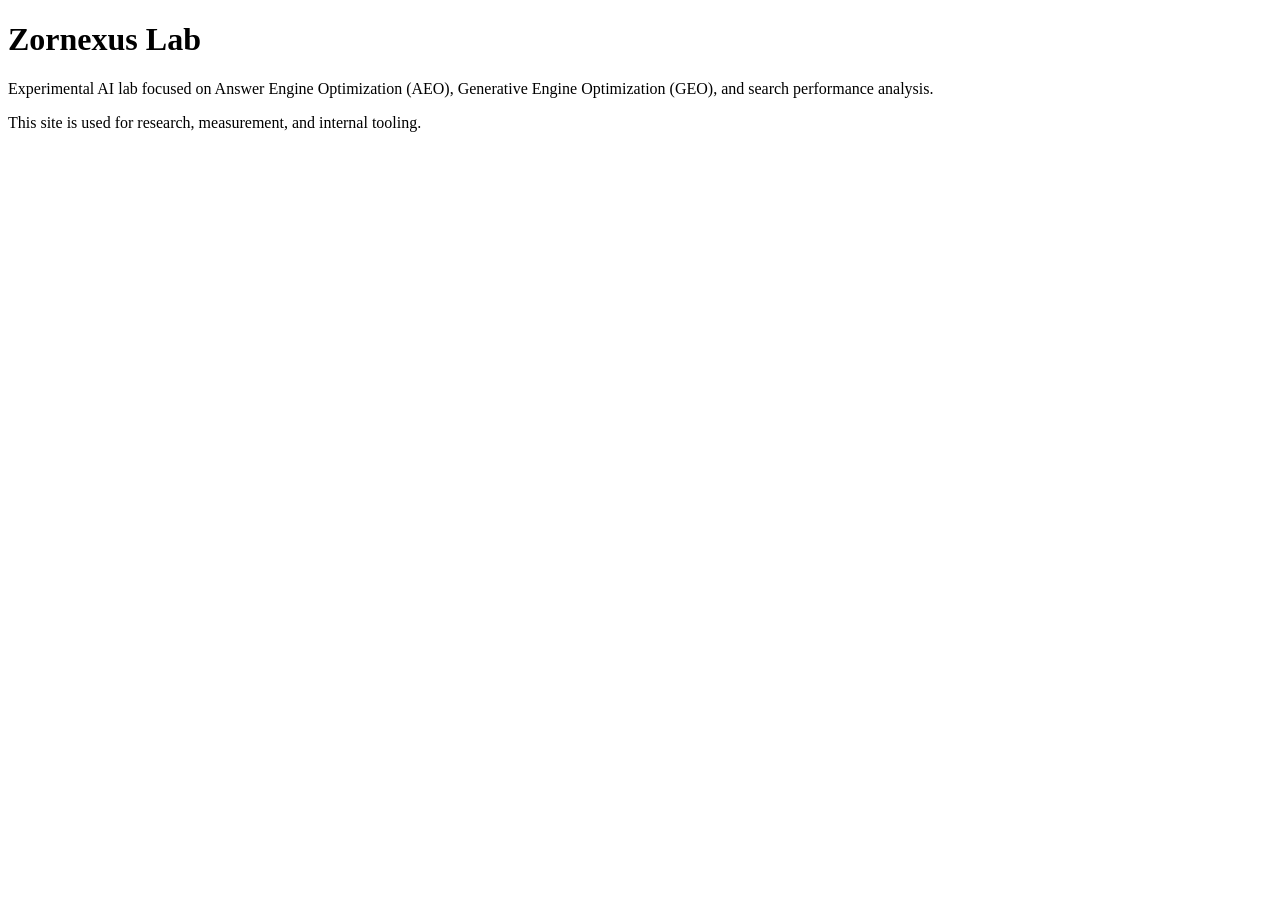
==== index.html @ 513d75e5 "Create index.html for Zornexus Lab Initial HTML structure for Zornexus Lab site." ====
<!DOCTYPE html>
<html lang="en">
<head>
  <meta charset="UTF-8" />
  <title>Zornexus Lab</title>
  <meta name="description" content="Zornexus is an experimental AI lab for AEO, GEO, and search performance optimization." />
  <meta name="viewport" content="width=device-width, initial-scale=1.0" />
</head>
<body>
  <h1>Zornexus Lab</h1>
  <p>
    Experimental AI lab focused on Answer Engine Optimization (AEO),
    Generative Engine Optimization (GEO), and search performance analysis.
  </p>
  <p>
    This site is used for research, measurement, and internal tooling.
  </p>
</body>
</html>
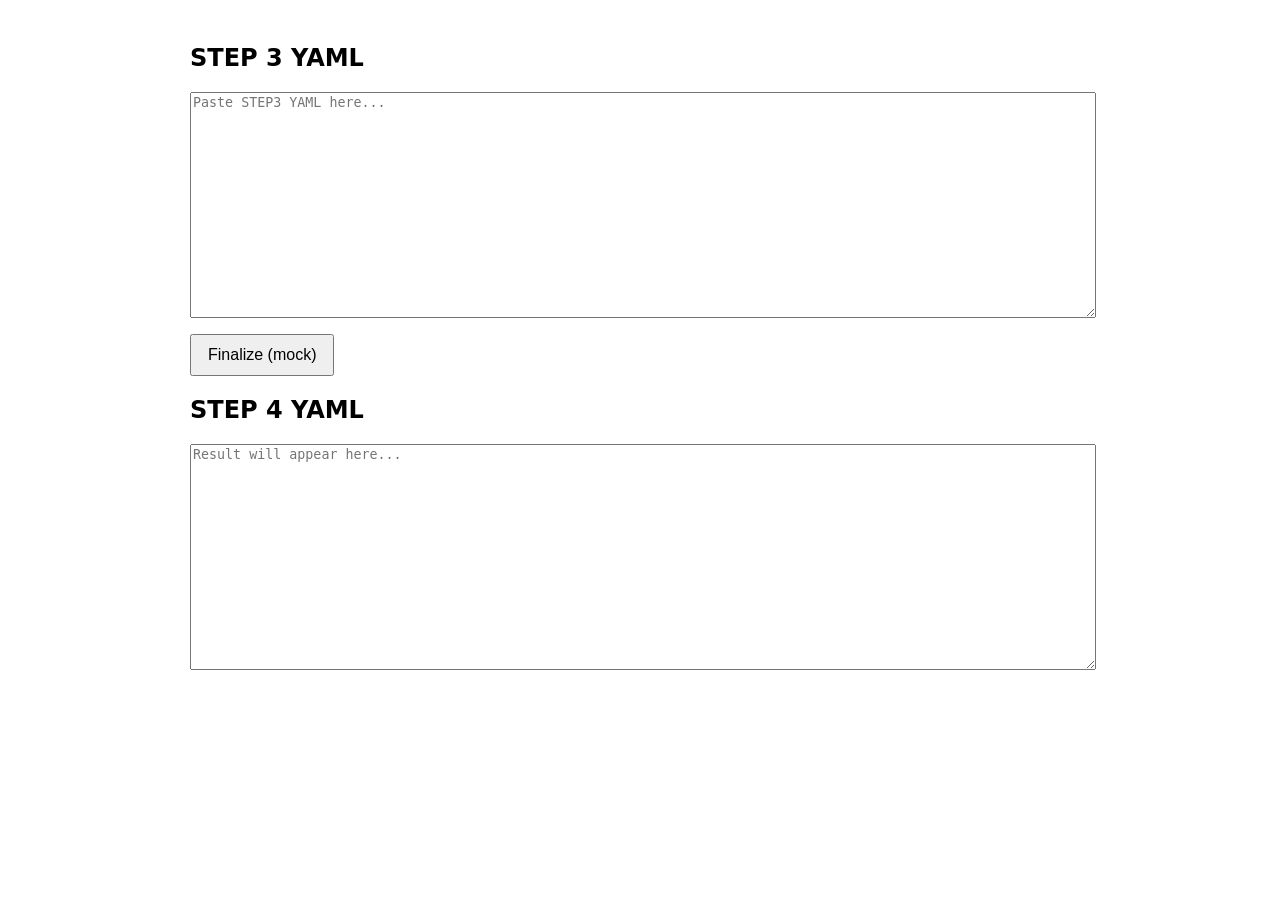
==== commit c35b1536: "Modify index.html for STEP 4 functionality Updated the title and added styles for better layout. Int" ====
--- a/index.html
+++ b/index.html
@@ -1,19 +1,48 @@
 <!DOCTYPE html>
-<html lang="en">
+<html lang="th">
 <head>
   <meta charset="UTF-8" />
-  <title>Zornexus Lab</title>
-  <meta name="description" content="Zornexus is an experimental AI lab for AEO, GEO, and search performance optimization." />
-  <meta name="viewport" content="width=device-width, initial-scale=1.0" />
+  <title>Zornexus STEP4 Lab</title>
+  <style>
+    body {
+      font-family: system-ui, sans-serif;
+      padding: 24px;
+      max-width: 900px;
+      margin: auto;
+    }
+    textarea {
+      width: 100%;
+      min-height: 220px;
+      margin-bottom: 12px;
+      font-family: monospace;
+    }
+    button {
+      padding: 10px 16px;
+      font-size: 16px;
+      cursor: pointer;
+    }
+  </style>
 </head>
 <body>
-  <h1>Zornexus Lab</h1>
-  <p>
-    Experimental AI lab focused on Answer Engine Optimization (AEO),
-    Generative Engine Optimization (GEO), and search performance analysis.
-  </p>
-  <p>
-    This site is used for research, measurement, and internal tooling.
-  </p>
+
+<h2>STEP 3 YAML</h2>
+<textarea id="input" placeholder="Paste STEP3 YAML here..."></textarea>
+
+<button onclick="mockFinalize()">Finalize (mock)</button>
+
+<h2>STEP 4 YAML</h2>
+<textarea id="output" placeholder="Result will appear here..."></textarea>
+
+<script>
+function mockFinalize() {
+  const input = document.getElementById('input').value;
+  document.getElementById('output').value =
+`# STEP4 (mock)
+# Typhoon polish output will be here
+
+${input}`;
+}
+</script>
+
 </body>
 </html>
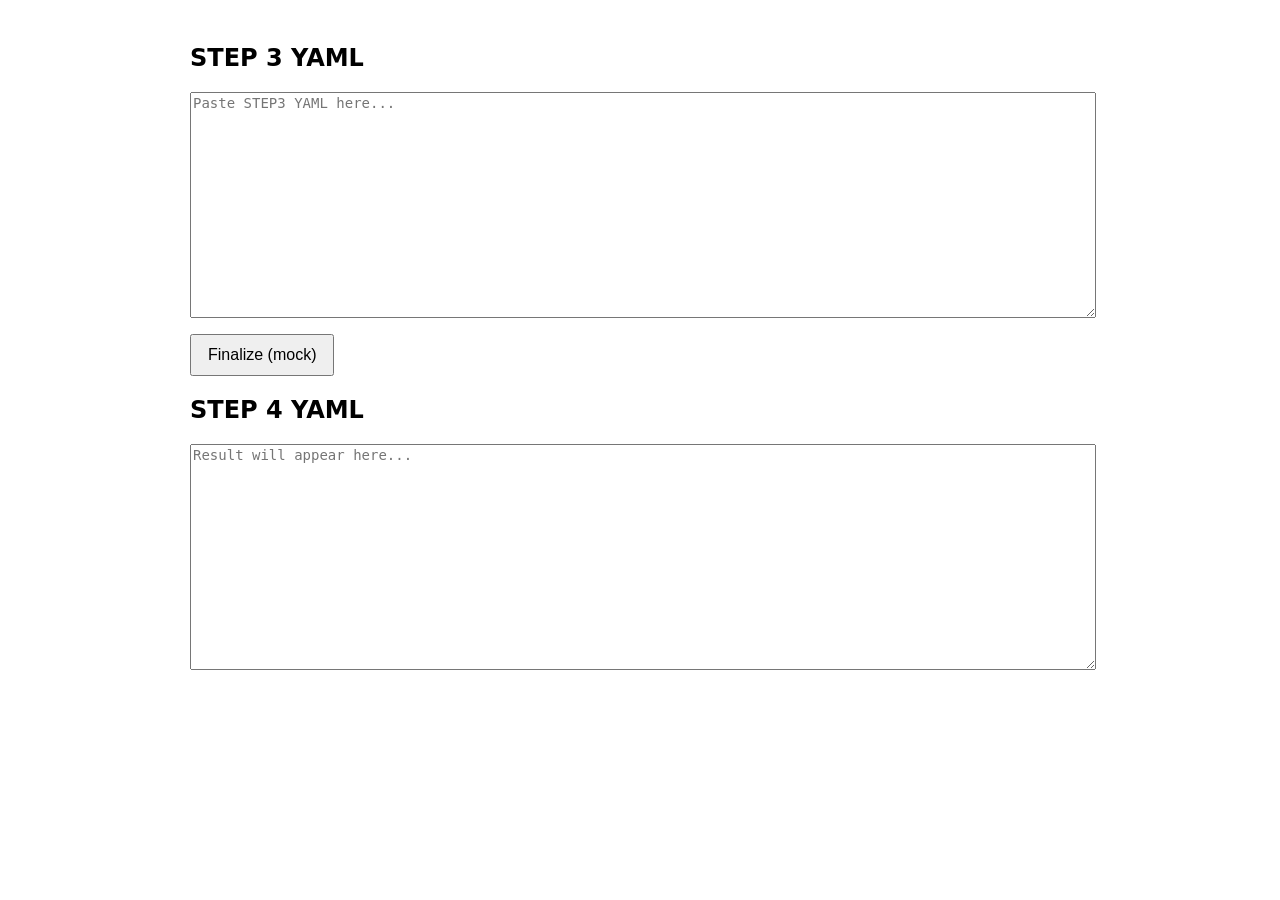
==== commit d28b9159: "Update index.html with ClickRank script and styles" ====
--- a/index.html
+++ b/index.html
@@ -3,9 +3,10 @@
 <head>
   <meta charset="UTF-8" />
   <title>Zornexus STEP4 Lab</title>
+
   <style>
     body {
-      font-family: system-ui, sans-serif;
+      font-family: system-ui, -apple-system, BlinkMacSystemFont, "Segoe UI", sans-serif;
       padding: 24px;
       max-width: 900px;
       margin: auto;
@@ -15,6 +16,7 @@
       min-height: 220px;
       margin-bottom: 12px;
       font-family: monospace;
+      font-size: 14px;
     }
     button {
       padding: 10px 16px;
@@ -22,27 +24,40 @@
       cursor: pointer;
     }
   </style>
+
+  <!-- ✅ ClickRank Ownership Verification Script -->
+  <script>
+    (function () {
+      var clickRankAi = document.createElement("script");
+      clickRankAi.src =
+        "https://js.clickrank.ai/seo/2f65a8aa-3f9c-4e88-a97c-a82f81030b08/script?t=" +
+        Date.now();
+      clickRankAi.async = true;
+      document.head.appendChild(clickRankAi);
+    })();
+  </script>
+
 </head>
 <body>
 
-<h2>STEP 3 YAML</h2>
-<textarea id="input" placeholder="Paste STEP3 YAML here..."></textarea>
+  <h2>STEP 3 YAML</h2>
+  <textarea id="input" placeholder="Paste STEP3 YAML here..."></textarea>
 
-<button onclick="mockFinalize()">Finalize (mock)</button>
+  <button onclick="mockFinalize()">Finalize (mock)</button>
 
-<h2>STEP 4 YAML</h2>
-<textarea id="output" placeholder="Result will appear here..."></textarea>
+  <h2>STEP 4 YAML</h2>
+  <textarea id="output" placeholder="Result will appear here..."></textarea>
 
-<script>
-function mockFinalize() {
-  const input = document.getElementById('input').value;
-  document.getElementById('output').value =
+  <script>
+    function mockFinalize() {
+      const input = document.getElementById("input").value;
+      document.getElementById("output").value =
 `# STEP4 (mock)
 # Typhoon polish output will be here
 
 ${input}`;
-}
-</script>
+    }
+  </script>
 
 </body>
 </html>
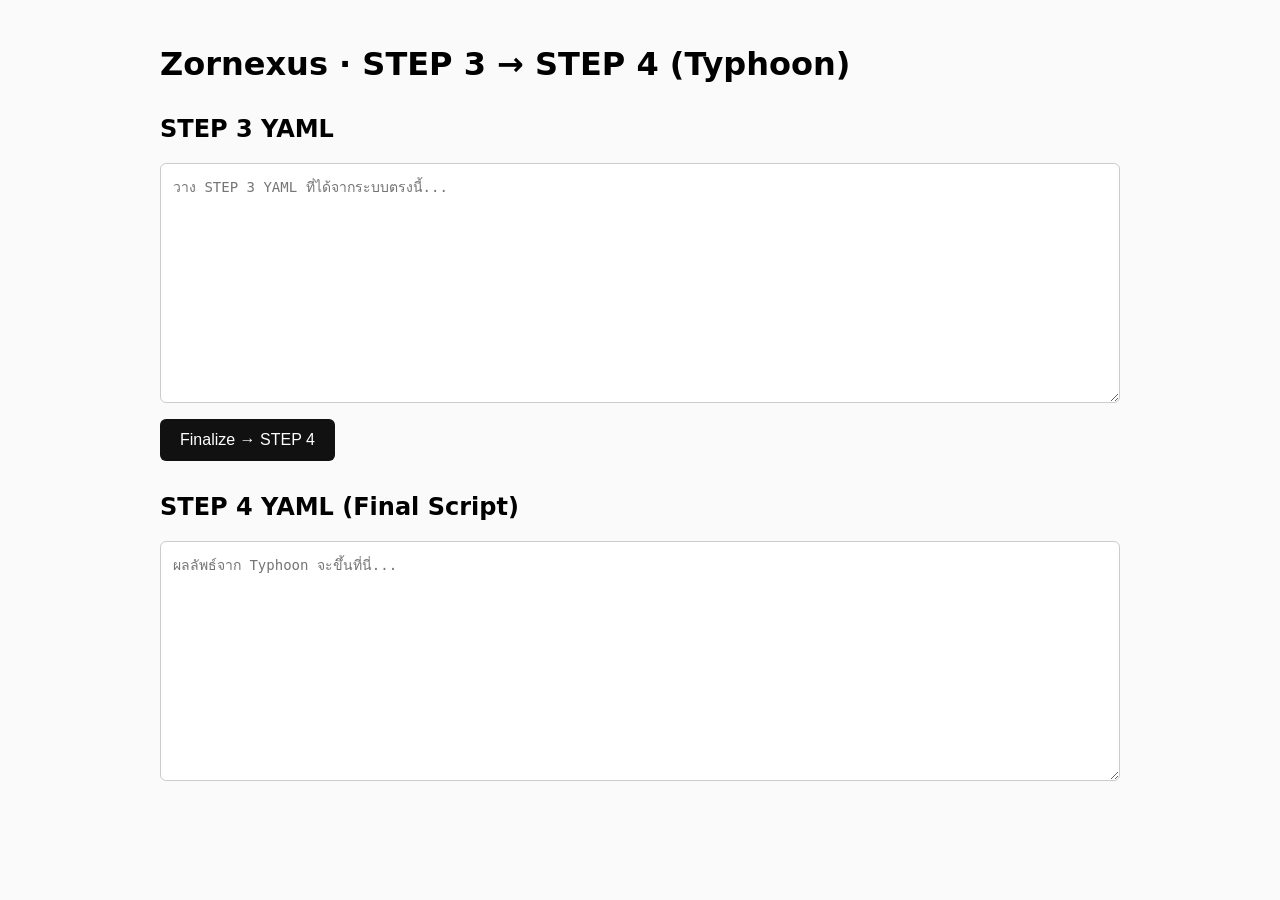
==== commit dc7632e7: "Update title and modify STEP 4 functionality" ====
--- a/index.html
+++ b/index.html
@@ -2,30 +2,61 @@
 <html lang="th">
 <head>
   <meta charset="UTF-8" />
-  <title>Zornexus STEP4 Lab</title>
+  <title>Zornexus STEP 3 → STEP 4 Lab</title>
 
   <style>
     body {
       font-family: system-ui, -apple-system, BlinkMacSystemFont, "Segoe UI", sans-serif;
       padding: 24px;
-      max-width: 900px;
+      max-width: 960px;
       margin: auto;
+      background: #fafafa;
     }
+
+    h2 {
+      margin-top: 32px;
+    }
+
     textarea {
       width: 100%;
-      min-height: 220px;
+      min-height: 240px;
       margin-bottom: 12px;
       font-family: monospace;
       font-size: 14px;
+      padding: 12px;
+      border-radius: 6px;
+      border: 1px solid #ccc;
+      box-sizing: border-box;
+      background: #fff;
     }
+
     button {
-      padding: 10px 16px;
+      padding: 12px 20px;
       font-size: 16px;
       cursor: pointer;
+      border-radius: 6px;
+      border: none;
+      background: #111;
+      color: #fff;
+    }
+
+    button:disabled {
+      opacity: 0.6;
+      cursor: not-allowed;
+    }
+
+    .status {
+      margin-top: 12px;
+      font-size: 14px;
+      color: #555;
+    }
+
+    .error {
+      color: #c0392b;
     }
   </style>
 
-  <!-- ✅ ClickRank Ownership Verification Script -->
+  <!-- ✅ ClickRank Ownership Verification -->
   <script>
     (function () {
       var clickRankAi = document.createElement("script");
@@ -36,26 +67,90 @@
       document.head.appendChild(clickRankAi);
     })();
   </script>
+</head>
 
-</head>
 <body>
 
+  <h1>Zornexus · STEP 3 → STEP 4 (Typhoon)</h1>
+
   <h2>STEP 3 YAML</h2>
-  <textarea id="input" placeholder="Paste STEP3 YAML here..."></textarea>
+  <textarea
+    id="input"
+    placeholder="วาง STEP 3 YAML ที่ได้จากระบบตรงนี้..."
+  ></textarea>
 
-  <button onclick="mockFinalize()">Finalize (mock)</button>
+  <button id="runBtn" onclick="runStep4()">Finalize → STEP 4</button>
 
-  <h2>STEP 4 YAML</h2>
-  <textarea id="output" placeholder="Result will appear here..."></textarea>
+  <div id="status" class="status"></div>
+
+  <h2>STEP 4 YAML (Final Script)</h2>
+  <textarea
+    id="output"
+    placeholder="ผลลัพธ์จาก Typhoon จะขึ้นที่นี่..."
+  ></textarea>
 
   <script>
-    function mockFinalize() {
-      const input = document.getElementById("input").value;
-      document.getElementById("output").value =
-`# STEP4 (mock)
-# Typhoon polish output will be here
+    // 🔧 เปลี่ยน URL นี้เป็น Production Webhook URL ของคุณ
+    const N8N_WEBHOOK_URL = "http://localhost:5678/webhook/zornexus/step4";
 
-${input}`;
+    async function runStep4() {
+      const inputEl = document.getElementById("input");
+      const outputEl = document.getElementById("output");
+      const statusEl = document.getElementById("status");
+      const button = document.getElementById("runBtn");
+
+      const step3Yaml = inputEl.value.trim();
+
+      if (!step3Yaml) {
+        statusEl.textContent = "⚠️ กรุณาวาง STEP 3 YAML ก่อน";
+        statusEl.className = "status error";
+        return;
+      }
+
+      statusEl.textContent = "⏳ กำลังส่งไป Typhoon...";
+      statusEl.className = "status";
+      outputEl.value = "";
+      button.disabled = true;
+
+      try {
+        const response = await fetch(N8N_WEBHOOK_URL, {
+          method: "POST",
+          headers: {
+            "Content-Type": "application/json"
+          },
+          body: JSON.stringify({
+            step3_yaml: step3Yaml
+          })
+        });
+
+        if (!response.ok) {
+          throw new Error("HTTP " + response.status);
+        }
+
+        const data = await response.json();
+
+        // รองรับได้หลาย shape
+        const step4Yaml =
+          data.step4_yaml ||
+          (data.data && data.data.step4_yaml) ||
+          "";
+
+        if (!step4Yaml) {
+          throw new Error("ไม่พบ step4_yaml ใน response");
+        }
+
+        outputEl.value = step4Yaml;
+        statusEl.textContent = "✅ สำเร็จ! ได้ STEP 4 Script แล้ว";
+        statusEl.className = "status";
+
+      } catch (err) {
+        console.error(err);
+        statusEl.textContent =
+          "❌ เกิดข้อผิดพลาด: " + err.message;
+        statusEl.className = "status error";
+      } finally {
+        button.disabled = false;
+      }
     }
   </script>
 
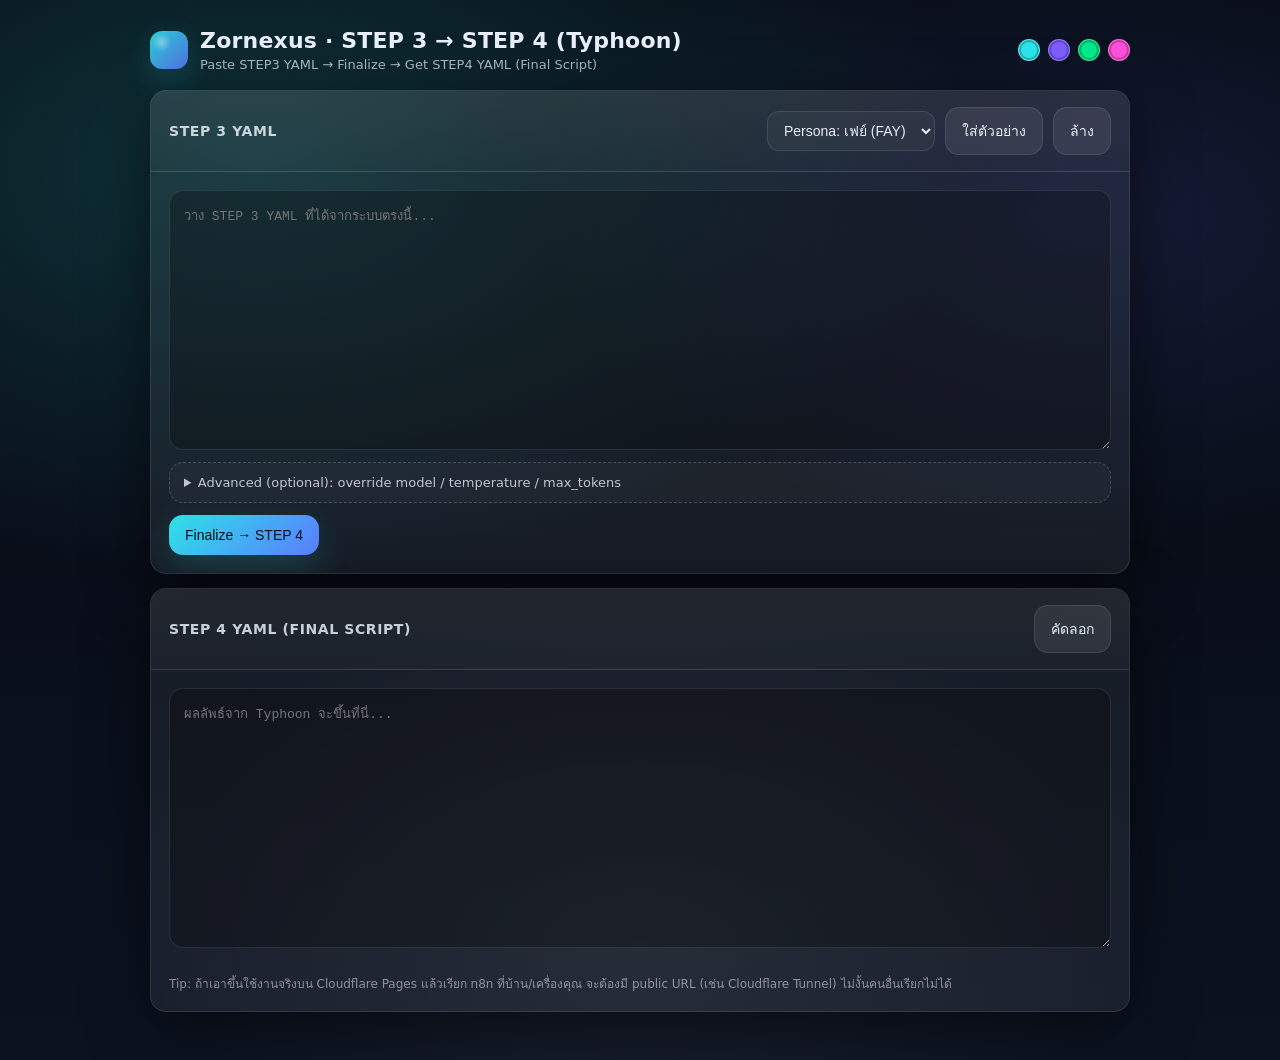
==== commit d3a60121: "Update index.html with new styles and layout Refactor HTML structure and styles for improved layout " ====
--- a/index.html
+++ b/index.html
@@ -2,57 +2,209 @@
 <html lang="th">
 <head>
   <meta charset="UTF-8" />
+  <meta name="viewport" content="width=device-width, initial-scale=1"/>
   <title>Zornexus STEP 3 → STEP 4 Lab</title>
 
   <style>
-    body {
-      font-family: system-ui, -apple-system, BlinkMacSystemFont, "Segoe UI", sans-serif;
-      padding: 24px;
-      max-width: 960px;
-      margin: auto;
-      background: #fafafa;
-    }
-
-    h2 {
-      margin-top: 32px;
-    }
-
-    textarea {
-      width: 100%;
-      min-height: 240px;
-      margin-bottom: 12px;
-      font-family: monospace;
+    :root{
+      --bg0:#070A12;
+      --bg1:#0B1220;
+      --card: rgba(255,255,255,.06);
+      --card2: rgba(255,255,255,.04);
+      --line: rgba(255,255,255,.10);
+      --text:#E8EEF8;
+      --muted: rgba(232,238,248,.70);
+
+      /* ✅ Accent สีปรับได้ (โทนในรูปแนว cyan/teal) */
+      --accent:#2DE2E6;
+      --accent2:#5B7CFF;
+
+      --shadow: 0 18px 60px rgba(0,0,0,.55);
+      --radius: 16px;
+    }
+
+    *{ box-sizing:border-box; }
+    body{
+      margin:0;
+      font-family: ui-sans-serif, system-ui, -apple-system, Segoe UI, Roboto, "Noto Sans Thai", sans-serif;
+      color:var(--text);
+      background:
+        radial-gradient(1200px 700px at 20% 15%, rgba(45,226,230,.18), transparent 60%),
+        radial-gradient(1000px 600px at 85% 20%, rgba(91,124,255,.14), transparent 55%),
+        radial-gradient(900px 600px at 50% 90%, rgba(255,255,255,.06), transparent 60%),
+        linear-gradient(180deg, var(--bg0), var(--bg1));
+      min-height:100vh;
+      padding: 28px 16px 48px;
+    }
+
+    .wrap{ max-width: 980px; margin: 0 auto; }
+
+    .topbar{
+      display:flex; align-items:center; justify-content:space-between;
+      gap:12px; margin-bottom: 18px;
+    }
+
+    .brand{
+      display:flex; align-items:center; gap:12px;
+    }
+
+    .logo{
+      width:38px; height:38px; border-radius: 12px;
+      background:
+        radial-gradient(16px 16px at 30% 30%, rgba(255,255,255,.35), transparent 60%),
+        linear-gradient(135deg, rgba(45,226,230,.9), rgba(91,124,255,.85));
+      box-shadow: 0 10px 30px rgba(45,226,230,.18);
+    }
+
+    h1{
+      font-size: 22px; margin:0;
+      letter-spacing: .2px;
+    }
+    .sub{
+      margin: 4px 0 0;
+      font-size: 13px;
+      color: var(--muted);
+    }
+
+    .panel{
+      margin-top: 16px;
+      background: var(--card);
+      border: 1px solid var(--line);
+      border-radius: var(--radius);
+      box-shadow: var(--shadow);
+      overflow:hidden;
+    }
+
+    .panelHeader{
+      display:flex; align-items:center; justify-content:space-between;
+      padding: 16px 18px;
+      background: linear-gradient(180deg, rgba(255,255,255,.06), rgba(255,255,255,.02));
+      border-bottom: 1px solid var(--line);
+      gap: 12px;
+      flex-wrap: wrap;
+    }
+
+    .panelHeader h2{
+      margin:0;
       font-size: 14px;
-      padding: 12px;
-      border-radius: 6px;
-      border: 1px solid #ccc;
-      box-sizing: border-box;
-      background: #fff;
-    }
-
-    button {
-      padding: 12px 20px;
-      font-size: 16px;
-      cursor: pointer;
-      border-radius: 6px;
-      border: none;
-      background: #111;
-      color: #fff;
-    }
-
-    button:disabled {
-      opacity: 0.6;
-      cursor: not-allowed;
-    }
-
-    .status {
-      margin-top: 12px;
+      letter-spacing: .6px;
+      text-transform: uppercase;
+      color: rgba(232,238,248,.85);
+    }
+
+    .controls{
+      display:flex; align-items:center; gap:10px; flex-wrap:wrap;
+    }
+
+    select, input[type="text"], input[type="number"]{
+      background: var(--card2);
+      border: 1px solid var(--line);
+      color: var(--text);
+      border-radius: 12px;
+      padding: 10px 12px;
       font-size: 14px;
-      color: #555;
-    }
-
-    .error {
-      color: #c0392b;
+      outline: none;
+    }
+
+    select:focus, input:focus{
+      border-color: rgba(45,226,230,.55);
+      box-shadow: 0 0 0 3px rgba(45,226,230,.14);
+    }
+
+    textarea{
+      width:100%;
+      min-height: 260px;
+      background: rgba(0,0,0,.25);
+      border: 1px solid var(--line);
+      color: var(--text);
+      font-family: ui-monospace, SFMono-Regular, Menlo, Monaco, Consolas, "Liberation Mono", monospace;
+      font-size: 13px;
+      padding: 14px;
+      outline:none;
+      border-radius: 14px;
+      resize: vertical;
+    }
+    textarea:focus{
+      border-color: rgba(45,226,230,.55);
+      box-shadow: 0 0 0 3px rgba(45,226,230,.14);
+    }
+
+    .panelBody{ padding: 18px; display:grid; gap: 12px; }
+
+    .btnRow{
+      display:flex; gap: 10px; align-items:center; flex-wrap:wrap;
+    }
+
+    button{
+      border: 0;
+      border-radius: 14px;
+      padding: 12px 16px;
+      cursor:pointer;
+      font-size: 14px;
+      color: #061018;
+      background: linear-gradient(135deg, var(--accent), var(--accent2));
+      box-shadow: 0 12px 35px rgba(45,226,230,.20);
+      transition: transform .08s ease, filter .2s ease, opacity .2s ease;
+    }
+    button:hover{ filter: brightness(1.05); }
+    button:active{ transform: translateY(1px); }
+
+    button.secondary{
+      color: var(--text);
+      background: rgba(255,255,255,.08);
+      border: 1px solid var(--line);
+      box-shadow: none;
+    }
+
+    button:disabled{ opacity:.55; cursor:not-allowed; }
+
+    .status{
+      font-size: 13px;
+      color: var(--muted);
+    }
+    .status.ok{ color: rgba(45,226,230,.95); }
+    .status.err{ color: #FF6B6B; }
+
+    details{
+      border: 1px dashed rgba(255,255,255,.18);
+      border-radius: 14px;
+      padding: 12px 14px;
+      background: rgba(255,255,255,.03);
+    }
+    summary{
+      cursor:pointer;
+      color: rgba(232,238,248,.80);
+      font-size: 13px;
+    }
+    .advGrid{
+      margin-top: 10px;
+      display:grid;
+      grid-template-columns: repeat(4, minmax(0, 1fr));
+      gap: 10px;
+    }
+    @media (max-width: 860px){
+      .advGrid{ grid-template-columns: repeat(2, minmax(0, 1fr)); }
+    }
+
+    .hint{
+      font-size: 12px;
+      color: var(--muted);
+      line-height: 1.5;
+    }
+
+    .footerNote{
+      margin-top: 14px;
+      font-size: 12px;
+      color: rgba(232,238,248,.55);
+    }
+
+    /* ✅ Accent picker แบบง่าย */
+    .swatches{ display:flex; gap:8px; }
+    .swatch{
+      width: 22px; height: 22px; border-radius: 999px;
+      border: 1px solid rgba(255,255,255,.18);
+      cursor:pointer;
+      box-shadow: inset 0 0 0 2px rgba(0,0,0,.25);
     }
   </style>
 
@@ -70,89 +222,189 @@
 </head>
 
 <body>
-
-  <h1>Zornexus · STEP 3 → STEP 4 (Typhoon)</h1>
-
-  <h2>STEP 3 YAML</h2>
-  <textarea
-    id="input"
-    placeholder="วาง STEP 3 YAML ที่ได้จากระบบตรงนี้..."
-  ></textarea>
-
-  <button id="runBtn" onclick="runStep4()">Finalize → STEP 4</button>
-
-  <div id="status" class="status"></div>
-
-  <h2>STEP 4 YAML (Final Script)</h2>
-  <textarea
-    id="output"
-    placeholder="ผลลัพธ์จาก Typhoon จะขึ้นที่นี่..."
-  ></textarea>
+  <div class="wrap">
+
+    <div class="topbar">
+      <div class="brand">
+        <div class="logo" aria-hidden="true"></div>
+        <div>
+          <h1>Zornexus · STEP 3 → STEP 4 (Typhoon)</h1>
+          <div class="sub">Paste STEP3 YAML → Finalize → Get STEP4 YAML (Final Script)</div>
+        </div>
+      </div>
+
+      <div class="controls">
+        <div class="swatches" title="Accent color">
+          <div class="swatch" style="background:#2DE2E6" onclick="setAccent('#2DE2E6','#5B7CFF')"></div>
+          <div class="swatch" style="background:#7C5CFF" onclick="setAccent('#7C5CFF','#2DE2E6')"></div>
+          <div class="swatch" style="background:#00E887" onclick="setAccent('#00E887','#2DE2E6')"></div>
+          <div class="swatch" style="background:#FF4FD8" onclick="setAccent('#FF4FD8','#7C5CFF')"></div>
+        </div>
+      </div>
+    </div>
+
+    <!-- STEP 3 -->
+    <section class="panel">
+      <div class="panelHeader">
+        <h2>STEP 3 YAML</h2>
+        <div class="controls">
+          <!-- ✅ Persona selector: ส่งไป n8n -->
+          <select id="persona">
+            <option value="fay" selected>Persona: เฟย์ (FAY)</option>
+            <option value="neutral">Persona: Neutral</option>
+            <option value="energetic">Persona: Energetic</option>
+          </select>
+
+          <button class="secondary" onclick="fillExample()">ใส่ตัวอย่าง</button>
+          <button class="secondary" onclick="clearAll()">ล้าง</button>
+        </div>
+      </div>
+
+      <div class="panelBody">
+        <textarea id="input" placeholder="วาง STEP 3 YAML ที่ได้จากระบบตรงนี้..."></textarea>
+
+        <details>
+          <summary>Advanced (optional): override model / temperature / max_tokens</summary>
+          <div class="advGrid">
+            <input id="model" type="text" placeholder="typhoon model (optional)" />
+            <input id="temp" type="number" step="0.1" min="0" max="1.5" placeholder="temperature" />
+            <input id="maxTokens" type="number" step="50" min="200" max="4000" placeholder="max_tokens" />
+            <input id="reqId" type="text" placeholder="request_id (optional)" />
+          </div>
+          <div class="hint">
+            ถ้าไม่ใส่ ระบบจะใช้ค่า default ที่ n8n ตั้งไว้ (แนะนำแบบนี้ก่อน)  
+            Advanced เหมาะกับตอนคุณ optimize คุณภาพ/ราคา/ความยาว
+          </div>
+        </details>
+
+        <div class="btnRow">
+          <button id="runBtn" onclick="runStep4()">Finalize → STEP 4</button>
+          <div id="status" class="status"></div>
+        </div>
+      </div>
+    </section>
+
+    <!-- STEP 4 -->
+    <section class="panel" style="margin-top:14px;">
+      <div class="panelHeader">
+        <h2>STEP 4 YAML (Final Script)</h2>
+        <div class="controls">
+          <button class="secondary" onclick="copyOut()">คัดลอก</button>
+        </div>
+      </div>
+      <div class="panelBody">
+        <textarea id="output" placeholder="ผลลัพธ์จาก Typhoon จะขึ้นที่นี่..."></textarea>
+        <div class="footerNote">
+          Tip: ถ้าเอาขึ้นใช้งานจริงบน Cloudflare Pages แล้วเรียก n8n ที่บ้าน/เครื่องคุณ จะต้องมี public URL (เช่น Cloudflare Tunnel) ไม่งั้นคนอื่นเรียกไม่ได้
+        </div>
+      </div>
+    </section>
+
+  </div>
 
   <script>
     // 🔧 เปลี่ยน URL นี้เป็น Production Webhook URL ของคุณ
     const N8N_WEBHOOK_URL = "http://localhost:5678/webhook/zornexus/step4";
 
+    function setAccent(a1, a2){
+      document.documentElement.style.setProperty('--accent', a1);
+      document.documentElement.style.setProperty('--accent2', a2);
+    }
+
+    function clearAll(){
+      document.getElementById("input").value = "";
+      document.getElementById("output").value = "";
+      setStatus("");
+    }
+
+    function fillExample(){
+      document.getElementById("input").value =
+`step3_script:
+  hook:
+    time_range: "0-3s"
+    line: "ทากันแดดแล้วหน้ามันเยิ้มระหว่างวันไหม?"
+  body_beats:
+    - time_range: "3-30s"
+      line: "ลองเลือกเนื้อบางเบา และทาบาง ๆ รอให้เซ็ตก่อนลงเมคอัพ"
+  close_cta:
+    time_range: "30-60s"
+    line: "ถ้าอยากได้ตัวที่เหมาะกับอากาศไทย เดี๋ยวแปะไว้ให้ดู"`;
+      setStatus("ใส่ตัวอย่างแล้ว ✅", "ok");
+    }
+
+    function setStatus(msg, type){
+      const el = document.getElementById("status");
+      el.textContent = msg || "";
+      el.className = "status" + (type ? (" " + type) : "");
+    }
+
+    async function copyOut(){
+      const out = document.getElementById("output").value;
+      if (!out.trim()) return setStatus("ยังไม่มีผลลัพธ์ให้คัดลอก", "err");
+      await navigator.clipboard.writeText(out);
+      setStatus("คัดลอกแล้ว ✅", "ok");
+    }
+
     async function runStep4() {
       const inputEl = document.getElementById("input");
       const outputEl = document.getElementById("output");
-      const statusEl = document.getElementById("status");
       const button = document.getElementById("runBtn");
 
       const step3Yaml = inputEl.value.trim();
-
-      if (!step3Yaml) {
-        statusEl.textContent = "⚠️ กรุณาวาง STEP 3 YAML ก่อน";
-        statusEl.className = "status error";
-        return;
-      }
-
-      statusEl.textContent = "⏳ กำลังส่งไป Typhoon...";
-      statusEl.className = "status";
+      const persona = document.getElementById("persona").value;
+
+      if (!step3Yaml) return setStatus("⚠️ กรุณาวาง STEP 3 YAML ก่อน", "err");
+
+      // optional overrides
+      const model = document.getElementById("model").value.trim();
+      const temp = document.getElementById("temp").value.trim();
+      const maxTokens = document.getElementById("maxTokens").value.trim();
+      const reqId = document.getElementById("reqId").value.trim();
+
+      setStatus("⏳ กำลังส่งไป Typhoon...", "");
       outputEl.value = "";
       button.disabled = true;
+
+      const payload = {
+        step3_yaml: step3Yaml,
+        persona, // ✅ ส่ง persona ไปให้ n8n เลือก preset
+      };
+
+      // ✅ ยืดหยุ่น: allow override (ถ้าไม่ใส่ ก็ไม่ส่ง)
+      if (model || temp || maxTokens) {
+        payload.typhoon = {};
+        if (model) payload.typhoon.model = model;
+        if (temp) payload.typhoon.temperature = Number(temp);
+        if (maxTokens) payload.typhoon.max_tokens = Number(maxTokens);
+      }
+      if (reqId) payload.request_id = reqId;
 
       try {
         const response = await fetch(N8N_WEBHOOK_URL, {
           method: "POST",
-          headers: {
-            "Content-Type": "application/json"
-          },
-          body: JSON.stringify({
-            step3_yaml: step3Yaml
-          })
+          headers: { "Content-Type": "application/json" },
+          body: JSON.stringify(payload),
         });
 
-        if (!response.ok) {
-          throw new Error("HTTP " + response.status);
-        }
+        if (!response.ok) throw new Error("HTTP " + response.status);
 
         const data = await response.json();
 
         // รองรับได้หลาย shape
-        const step4Yaml =
-          data.step4_yaml ||
-          (data.data && data.data.step4_yaml) ||
-          "";
-
-        if (!step4Yaml) {
-          throw new Error("ไม่พบ step4_yaml ใน response");
-        }
+        const step4Yaml = data.step4_yaml || (data.data && data.data.step4_yaml) || "";
+
+        if (!step4Yaml) throw new Error("ไม่พบ step4_yaml ใน response");
 
         outputEl.value = step4Yaml;
-        statusEl.textContent = "✅ สำเร็จ! ได้ STEP 4 Script แล้ว";
-        statusEl.className = "status";
+        setStatus("✅ สำเร็จ! ได้ STEP 4 Script แล้ว", "ok");
 
       } catch (err) {
         console.error(err);
-        statusEl.textContent =
-          "❌ เกิดข้อผิดพลาด: " + err.message;
-        statusEl.className = "status error";
+        setStatus("❌ เกิดข้อผิดพลาด: " + err.message, "err");
       } finally {
         button.disabled = false;
       }
     }
   </script>
-
 </body>
 </html>
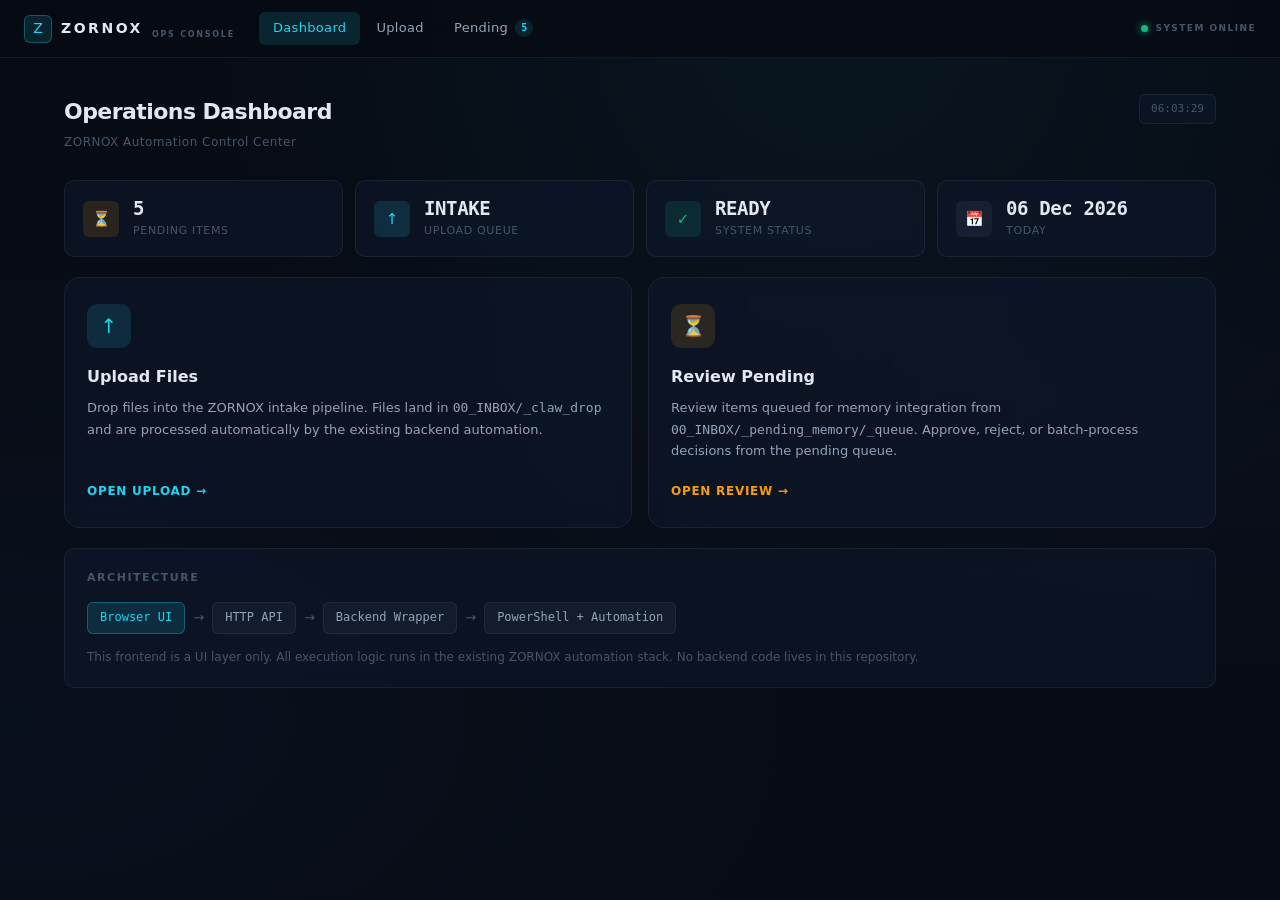
==== commit 0df9af34: "Add files via upload" ====
--- a/index.html
+++ b/index.html
@@ -1,410 +1,147 @@
-<!DOCTYPE html>
-<html lang="th">
-<head>
-  <meta charset="UTF-8" />
-  <meta name="viewport" content="width=device-width, initial-scale=1"/>
-  <title>Zornexus STEP 3 → STEP 4 Lab</title>
-
-  <style>
-    :root{
-      --bg0:#070A12;
-      --bg1:#0B1220;
-      --card: rgba(255,255,255,.06);
-      --card2: rgba(255,255,255,.04);
-      --line: rgba(255,255,255,.10);
-      --text:#E8EEF8;
-      --muted: rgba(232,238,248,.70);
-
-      /* ✅ Accent สีปรับได้ (โทนในรูปแนว cyan/teal) */
-      --accent:#2DE2E6;
-      --accent2:#5B7CFF;
-
-      --shadow: 0 18px 60px rgba(0,0,0,.55);
-      --radius: 16px;
-    }
-
-    *{ box-sizing:border-box; }
-    body{
-      margin:0;
-      font-family: ui-sans-serif, system-ui, -apple-system, Segoe UI, Roboto, "Noto Sans Thai", sans-serif;
-      color:var(--text);
-      background:
-        radial-gradient(1200px 700px at 20% 15%, rgba(45,226,230,.18), transparent 60%),
-        radial-gradient(1000px 600px at 85% 20%, rgba(91,124,255,.14), transparent 55%),
-        radial-gradient(900px 600px at 50% 90%, rgba(255,255,255,.06), transparent 60%),
-        linear-gradient(180deg, var(--bg0), var(--bg1));
-      min-height:100vh;
-      padding: 28px 16px 48px;
-    }
-
-    .wrap{ max-width: 980px; margin: 0 auto; }
-
-    .topbar{
-      display:flex; align-items:center; justify-content:space-between;
-      gap:12px; margin-bottom: 18px;
-    }
-
-    .brand{
-      display:flex; align-items:center; gap:12px;
-    }
-
-    .logo{
-      width:38px; height:38px; border-radius: 12px;
-      background:
-        radial-gradient(16px 16px at 30% 30%, rgba(255,255,255,.35), transparent 60%),
-        linear-gradient(135deg, rgba(45,226,230,.9), rgba(91,124,255,.85));
-      box-shadow: 0 10px 30px rgba(45,226,230,.18);
-    }
-
-    h1{
-      font-size: 22px; margin:0;
-      letter-spacing: .2px;
-    }
-    .sub{
-      margin: 4px 0 0;
-      font-size: 13px;
-      color: var(--muted);
-    }
-
-    .panel{
-      margin-top: 16px;
-      background: var(--card);
-      border: 1px solid var(--line);
-      border-radius: var(--radius);
-      box-shadow: var(--shadow);
-      overflow:hidden;
-    }
-
-    .panelHeader{
-      display:flex; align-items:center; justify-content:space-between;
-      padding: 16px 18px;
-      background: linear-gradient(180deg, rgba(255,255,255,.06), rgba(255,255,255,.02));
-      border-bottom: 1px solid var(--line);
-      gap: 12px;
-      flex-wrap: wrap;
-    }
-
-    .panelHeader h2{
-      margin:0;
-      font-size: 14px;
-      letter-spacing: .6px;
-      text-transform: uppercase;
-      color: rgba(232,238,248,.85);
-    }
-
-    .controls{
-      display:flex; align-items:center; gap:10px; flex-wrap:wrap;
-    }
-
-    select, input[type="text"], input[type="number"]{
-      background: var(--card2);
-      border: 1px solid var(--line);
-      color: var(--text);
-      border-radius: 12px;
-      padding: 10px 12px;
-      font-size: 14px;
-      outline: none;
-    }
-
-    select:focus, input:focus{
-      border-color: rgba(45,226,230,.55);
-      box-shadow: 0 0 0 3px rgba(45,226,230,.14);
-    }
-
-    textarea{
-      width:100%;
-      min-height: 260px;
-      background: rgba(0,0,0,.25);
-      border: 1px solid var(--line);
-      color: var(--text);
-      font-family: ui-monospace, SFMono-Regular, Menlo, Monaco, Consolas, "Liberation Mono", monospace;
-      font-size: 13px;
-      padding: 14px;
-      outline:none;
-      border-radius: 14px;
-      resize: vertical;
-    }
-    textarea:focus{
-      border-color: rgba(45,226,230,.55);
-      box-shadow: 0 0 0 3px rgba(45,226,230,.14);
-    }
-
-    .panelBody{ padding: 18px; display:grid; gap: 12px; }
-
-    .btnRow{
-      display:flex; gap: 10px; align-items:center; flex-wrap:wrap;
-    }
-
-    button{
-      border: 0;
-      border-radius: 14px;
-      padding: 12px 16px;
-      cursor:pointer;
-      font-size: 14px;
-      color: #061018;
-      background: linear-gradient(135deg, var(--accent), var(--accent2));
-      box-shadow: 0 12px 35px rgba(45,226,230,.20);
-      transition: transform .08s ease, filter .2s ease, opacity .2s ease;
-    }
-    button:hover{ filter: brightness(1.05); }
-    button:active{ transform: translateY(1px); }
-
-    button.secondary{
-      color: var(--text);
-      background: rgba(255,255,255,.08);
-      border: 1px solid var(--line);
-      box-shadow: none;
-    }
-
-    button:disabled{ opacity:.55; cursor:not-allowed; }
-
-    .status{
-      font-size: 13px;
-      color: var(--muted);
-    }
-    .status.ok{ color: rgba(45,226,230,.95); }
-    .status.err{ color: #FF6B6B; }
-
-    details{
-      border: 1px dashed rgba(255,255,255,.18);
-      border-radius: 14px;
-      padding: 12px 14px;
-      background: rgba(255,255,255,.03);
-    }
-    summary{
-      cursor:pointer;
-      color: rgba(232,238,248,.80);
-      font-size: 13px;
-    }
-    .advGrid{
-      margin-top: 10px;
-      display:grid;
-      grid-template-columns: repeat(4, minmax(0, 1fr));
-      gap: 10px;
-    }
-    @media (max-width: 860px){
-      .advGrid{ grid-template-columns: repeat(2, minmax(0, 1fr)); }
-    }
-
-    .hint{
-      font-size: 12px;
-      color: var(--muted);
-      line-height: 1.5;
-    }
-
-    .footerNote{
-      margin-top: 14px;
-      font-size: 12px;
-      color: rgba(232,238,248,.55);
-    }
-
-    /* ✅ Accent picker แบบง่าย */
-    .swatches{ display:flex; gap:8px; }
-    .swatch{
-      width: 22px; height: 22px; border-radius: 999px;
-      border: 1px solid rgba(255,255,255,.18);
-      cursor:pointer;
-      box-shadow: inset 0 0 0 2px rgba(0,0,0,.25);
-    }
-  </style>
-
-  <!-- ✅ ClickRank Ownership Verification -->
-  <script>
-    (function () {
-      var clickRankAi = document.createElement("script");
-      clickRankAi.src =
-        "https://js.clickrank.ai/seo/2f65a8aa-3f9c-4e88-a97c-a82f81030b08/script?t=" +
-        Date.now();
-      clickRankAi.async = true;
-      document.head.appendChild(clickRankAi);
-    })();
-  </script>
-</head>
-
-<body>
-  <div class="wrap">
-
-    <div class="topbar">
-      <div class="brand">
-        <div class="logo" aria-hidden="true"></div>
-        <div>
-          <h1>Zornexus · STEP 3 → STEP 4 (Typhoon)</h1>
-          <div class="sub">Paste STEP3 YAML → Finalize → Get STEP4 YAML (Final Script)</div>
-        </div>
-      </div>
-
-      <div class="controls">
-        <div class="swatches" title="Accent color">
-          <div class="swatch" style="background:#2DE2E6" onclick="setAccent('#2DE2E6','#5B7CFF')"></div>
-          <div class="swatch" style="background:#7C5CFF" onclick="setAccent('#7C5CFF','#2DE2E6')"></div>
-          <div class="swatch" style="background:#00E887" onclick="setAccent('#00E887','#2DE2E6')"></div>
-          <div class="swatch" style="background:#FF4FD8" onclick="setAccent('#FF4FD8','#7C5CFF')"></div>
-        </div>
-      </div>
-    </div>
-
-    <!-- STEP 3 -->
-    <section class="panel">
-      <div class="panelHeader">
-        <h2>STEP 3 YAML</h2>
-        <div class="controls">
-          <!-- ✅ Persona selector: ส่งไป n8n -->
-          <select id="persona">
-            <option value="fay" selected>Persona: เฟย์ (FAY)</option>
-            <option value="neutral">Persona: Neutral</option>
-            <option value="energetic">Persona: Energetic</option>
-          </select>
-
-          <button class="secondary" onclick="fillExample()">ใส่ตัวอย่าง</button>
-          <button class="secondary" onclick="clearAll()">ล้าง</button>
-        </div>
-      </div>
-
-      <div class="panelBody">
-        <textarea id="input" placeholder="วาง STEP 3 YAML ที่ได้จากระบบตรงนี้..."></textarea>
-
-        <details>
-          <summary>Advanced (optional): override model / temperature / max_tokens</summary>
-          <div class="advGrid">
-            <input id="model" type="text" placeholder="typhoon model (optional)" />
-            <input id="temp" type="number" step="0.1" min="0" max="1.5" placeholder="temperature" />
-            <input id="maxTokens" type="number" step="50" min="200" max="4000" placeholder="max_tokens" />
-            <input id="reqId" type="text" placeholder="request_id (optional)" />
-          </div>
-          <div class="hint">
-            ถ้าไม่ใส่ ระบบจะใช้ค่า default ที่ n8n ตั้งไว้ (แนะนำแบบนี้ก่อน)  
-            Advanced เหมาะกับตอนคุณ optimize คุณภาพ/ราคา/ความยาว
-          </div>
-        </details>
-
-        <div class="btnRow">
-          <button id="runBtn" onclick="runStep4()">Finalize → STEP 4</button>
-          <div id="status" class="status"></div>
-        </div>
-      </div>
-    </section>
-
-    <!-- STEP 4 -->
-    <section class="panel" style="margin-top:14px;">
-      <div class="panelHeader">
-        <h2>STEP 4 YAML (Final Script)</h2>
-        <div class="controls">
-          <button class="secondary" onclick="copyOut()">คัดลอก</button>
-        </div>
-      </div>
-      <div class="panelBody">
-        <textarea id="output" placeholder="ผลลัพธ์จาก Typhoon จะขึ้นที่นี่..."></textarea>
-        <div class="footerNote">
-          Tip: ถ้าเอาขึ้นใช้งานจริงบน Cloudflare Pages แล้วเรียก n8n ที่บ้าน/เครื่องคุณ จะต้องมี public URL (เช่น Cloudflare Tunnel) ไม่งั้นคนอื่นเรียกไม่ได้
-        </div>
-      </div>
-    </section>
-
-  </div>
-
-  <script>
-    // 🔧 เปลี่ยน URL นี้เป็น Production Webhook URL ของคุณ
-    const N8N_WEBHOOK_URL = "http://localhost:5678/webhook/zornexus/step4";
-
-    function setAccent(a1, a2){
-      document.documentElement.style.setProperty('--accent', a1);
-      document.documentElement.style.setProperty('--accent2', a2);
-    }
-
-    function clearAll(){
-      document.getElementById("input").value = "";
-      document.getElementById("output").value = "";
-      setStatus("");
-    }
-
-    function fillExample(){
-      document.getElementById("input").value =
-`step3_script:
-  hook:
-    time_range: "0-3s"
-    line: "ทากันแดดแล้วหน้ามันเยิ้มระหว่างวันไหม?"
-  body_beats:
-    - time_range: "3-30s"
-      line: "ลองเลือกเนื้อบางเบา และทาบาง ๆ รอให้เซ็ตก่อนลงเมคอัพ"
-  close_cta:
-    time_range: "30-60s"
-    line: "ถ้าอยากได้ตัวที่เหมาะกับอากาศไทย เดี๋ยวแปะไว้ให้ดู"`;
-      setStatus("ใส่ตัวอย่างแล้ว ✅", "ok");
-    }
-
-    function setStatus(msg, type){
-      const el = document.getElementById("status");
-      el.textContent = msg || "";
-      el.className = "status" + (type ? (" " + type) : "");
-    }
-
-    async function copyOut(){
-      const out = document.getElementById("output").value;
-      if (!out.trim()) return setStatus("ยังไม่มีผลลัพธ์ให้คัดลอก", "err");
-      await navigator.clipboard.writeText(out);
-      setStatus("คัดลอกแล้ว ✅", "ok");
-    }
-
-    async function runStep4() {
-      const inputEl = document.getElementById("input");
-      const outputEl = document.getElementById("output");
-      const button = document.getElementById("runBtn");
-
-      const step3Yaml = inputEl.value.trim();
-      const persona = document.getElementById("persona").value;
-
-      if (!step3Yaml) return setStatus("⚠️ กรุณาวาง STEP 3 YAML ก่อน", "err");
-
-      // optional overrides
-      const model = document.getElementById("model").value.trim();
-      const temp = document.getElementById("temp").value.trim();
-      const maxTokens = document.getElementById("maxTokens").value.trim();
-      const reqId = document.getElementById("reqId").value.trim();
-
-      setStatus("⏳ กำลังส่งไป Typhoon...", "");
-      outputEl.value = "";
-      button.disabled = true;
-
-      const payload = {
-        step3_yaml: step3Yaml,
-        persona, // ✅ ส่ง persona ไปให้ n8n เลือก preset
-      };
-
-      // ✅ ยืดหยุ่น: allow override (ถ้าไม่ใส่ ก็ไม่ส่ง)
-      if (model || temp || maxTokens) {
-        payload.typhoon = {};
-        if (model) payload.typhoon.model = model;
-        if (temp) payload.typhoon.temperature = Number(temp);
-        if (maxTokens) payload.typhoon.max_tokens = Number(maxTokens);
-      }
-      if (reqId) payload.request_id = reqId;
-
-      try {
-        const response = await fetch(N8N_WEBHOOK_URL, {
-          method: "POST",
-          headers: { "Content-Type": "application/json" },
-          body: JSON.stringify(payload),
-        });
-
-        if (!response.ok) throw new Error("HTTP " + response.status);
-
-        const data = await response.json();
-
-        // รองรับได้หลาย shape
-        const step4Yaml = data.step4_yaml || (data.data && data.data.step4_yaml) || "";
-
-        if (!step4Yaml) throw new Error("ไม่พบ step4_yaml ใน response");
-
-        outputEl.value = step4Yaml;
-        setStatus("✅ สำเร็จ! ได้ STEP 4 Script แล้ว", "ok");
-
-      } catch (err) {
-        console.error(err);
-        setStatus("❌ เกิดข้อผิดพลาด: " + err.message, "err");
-      } finally {
-        button.disabled = false;
-      }
-    }
-  </script>
-</body>
-</html>
+<!DOCTYPE html>
+<html lang="en">
+<head>
+  <meta charset="UTF-8">
+  <meta name="viewport" content="width=device-width, initial-scale=1.0">
+  <meta name="description" content="ZORNOX Web Ops Console — Operations dashboard">
+  <title>Dashboard — ZORNOX Web Ops Console</title>
+  <link rel="stylesheet" href="assets/css/app.css">
+</head>
+<body>
+
+  <!-- ================================================================
+       NAVBAR
+       ================================================================ -->
+  <nav class="navbar" role="navigation" aria-label="Main navigation">
+    <div class="nav-brand">
+      <div class="brand-icon" aria-hidden="true">Z</div>
+      <span class="brand-name">ZORNOX</span>
+      <span class="brand-sub">Ops Console</span>
+    </div>
+
+    <ul class="nav-links" role="list">
+      <li><a href="index.html"   class="nav-link" data-page="index">Dashboard</a></li>
+      <li><a href="upload.html"  class="nav-link" data-page="upload">Upload</a></li>
+      <li>
+        <a href="pending.html" class="nav-link" data-page="pending">
+          Pending
+          <span class="badge" id="nav-pending-count" aria-label="pending items">—</span>
+        </a>
+      </li>
+    </ul>
+
+    <div class="nav-status" aria-live="polite">
+      <span class="status-dot" aria-hidden="true"></span>
+      <span class="status-label">SYSTEM ONLINE</span>
+    </div>
+  </nav>
+
+  <!-- ================================================================
+       MAIN
+       ================================================================ -->
+  <main class="main-content">
+
+    <!-- Page header -->
+    <div class="page-header">
+      <div>
+        <h1 class="page-title">Operations Dashboard</h1>
+        <p class="page-subtitle">ZORNOX Automation Control Center</p>
+      </div>
+      <div class="page-meta">
+        <span class="meta-chip" id="current-time" aria-label="Current time"></span>
+      </div>
+    </div>
+
+    <!-- Stats row -->
+    <div class="stats-grid" role="list" aria-label="System statistics">
+
+      <div class="stat-card" role="listitem">
+        <div class="stat-icon stat-icon--pending" aria-hidden="true">⏳</div>
+        <div class="stat-body">
+          <span class="stat-value" id="stat-pending">—</span>
+          <span class="stat-label">Pending Items</span>
+        </div>
+      </div>
+
+      <div class="stat-card" role="listitem">
+        <div class="stat-icon stat-icon--upload" aria-hidden="true">↑</div>
+        <div class="stat-body">
+          <span class="stat-value">INTAKE</span>
+          <span class="stat-label">Upload Queue</span>
+        </div>
+      </div>
+
+      <div class="stat-card" role="listitem">
+        <div class="stat-icon stat-icon--ok" aria-hidden="true">✓</div>
+        <div class="stat-body">
+          <span class="stat-value">READY</span>
+          <span class="stat-label">System Status</span>
+        </div>
+      </div>
+
+      <div class="stat-card" role="listitem">
+        <div class="stat-icon stat-icon--info" aria-hidden="true">📅</div>
+        <div class="stat-body">
+          <span class="stat-value" id="stat-date">—</span>
+          <span class="stat-label">Today</span>
+        </div>
+      </div>
+
+    </div>
+
+    <!-- Quick action cards -->
+    <div class="action-grid">
+
+      <a href="upload.html" class="action-card action-card--upload" aria-label="Open Upload page">
+        <div class="action-card-icon" aria-hidden="true">↑</div>
+        <h2 class="action-card-title">Upload Files</h2>
+        <p class="action-card-desc">
+          Drop files into the ZORNOX intake pipeline. Files land in
+          <code>00_INBOX/_claw_drop</code> and are processed automatically
+          by the existing backend automation.
+        </p>
+        <span class="action-card-cta">Open Upload →</span>
+      </a>
+
+      <a href="pending.html" class="action-card action-card--pending" aria-label="Open Pending Review page">
+        <div class="action-card-icon" aria-hidden="true">⏳</div>
+        <h2 class="action-card-title">Review Pending</h2>
+        <p class="action-card-desc">
+          Review items queued for memory integration from
+          <code>00_INBOX/_pending_memory/_queue</code>. Approve, reject, or
+          batch-process decisions from the pending queue.
+        </p>
+        <span class="action-card-cta">Open Review →</span>
+      </a>
+
+    </div>
+
+    <!-- Architecture info card -->
+    <div class="info-card" role="region" aria-label="Architecture overview">
+      <p class="info-card-title">Architecture</p>
+
+      <div class="arch-flow" aria-label="Data flow diagram">
+        <div class="arch-node arch-node--active">Browser UI</div>
+        <div class="arch-arrow" aria-hidden="true">→</div>
+        <div class="arch-node">HTTP API</div>
+        <div class="arch-arrow" aria-hidden="true">→</div>
+        <div class="arch-node">Backend Wrapper</div>
+        <div class="arch-arrow" aria-hidden="true">→</div>
+        <div class="arch-node">PowerShell + Automation</div>
+      </div>
+
+      <p class="info-note">
+        This frontend is a UI layer only. All execution logic runs in the existing
+        ZORNOX automation stack. No backend code lives in this repository.
+      </p>
+    </div>
+
+  </main>
+
+  <!-- Scripts — config must load first -->
+  <script src="config/app-config.js"></script>
+  <script src="assets/js/api.js"></script>
+  <script src="assets/js/app.js"></script>
+
+</body>
+</html>
--- a/assets/css/app.css
+++ b/assets/css/app.css
@@ -0,0 +1,1065 @@
+/* ============================================================
+   ZORNOX Web Ops Console — Shared Stylesheet
+   Cloudflare Pages static site — no build step required
+   ============================================================ */
+
+/* === Design Tokens === */
+:root {
+  --bg-base:          #070b14;
+  --bg-mesh:          radial-gradient(ellipse at 65% 0%,   rgba(34,211,238,0.055) 0%, transparent 55%),
+                      radial-gradient(ellipse at 0%  80%,  rgba(59,130,246,0.045) 0%, transparent 50%),
+                      radial-gradient(ellipse at 100% 50%, rgba(99,102,241,0.03)  0%, transparent 45%);
+
+  --surface:          rgba(15, 23, 42, 0.65);
+  --surface-raised:   rgba(15, 23, 42, 0.88);
+  --surface-hover:    rgba(15, 23, 42, 0.90);
+
+  --border:           rgba(148, 163, 184, 0.10);
+  --border-strong:    rgba(148, 163, 184, 0.18);
+  --border-accent:    rgba(34,  211, 238, 0.30);
+
+  --text-primary:     #e2e8f0;
+  --text-secondary:   #94a3b8;
+  --text-muted:       #475569;
+
+  --accent:           #22d3ee;
+  --accent-dim:       rgba(34,  211, 238, 0.13);
+  --accent-blue:      #3b82f6;
+  --accent-blue-dim:  rgba(59,  130, 246, 0.13);
+
+  --success:          #10b981;
+  --success-dim:      rgba(16,  185, 129, 0.13);
+  --warning:          #f59e0b;
+  --warning-dim:      rgba(245, 158, 11,  0.13);
+  --danger:           #ef4444;
+  --danger-dim:       rgba(239, 68,  68,  0.13);
+
+  --radius-xs:  4px;
+  --radius-sm:  6px;
+  --radius:    10px;
+  --radius-lg: 16px;
+
+  --shadow-sm:  0 2px  8px rgba(0,0,0,0.30);
+  --shadow:     0 4px 24px rgba(0,0,0,0.45);
+  --shadow-lg:  0 8px 48px rgba(0,0,0,0.55);
+
+  --font:      -apple-system, BlinkMacSystemFont, "Segoe UI", system-ui, sans-serif;
+  --font-mono: "JetBrains Mono", "Cascadia Code", "Fira Code", "Consolas", monospace;
+
+  --nav-height: 58px;
+  --content-max: 1200px;
+  --transition: 0.15s ease;
+}
+
+/* === Reset === */
+*, *::before, *::after { box-sizing: border-box; margin: 0; padding: 0; }
+
+html {
+  font-family: var(--font);
+  background: var(--bg-base);
+  color: var(--text-primary);
+  height: 100%;
+  scroll-behavior: smooth;
+  -webkit-text-size-adjust: 100%;
+}
+
+body {
+  min-height: 100%;
+  background: var(--bg-base);
+  background-image: var(--bg-mesh);
+  background-attachment: fixed;
+  font-size: 14px;
+  line-height: 1.6;
+  -webkit-font-smoothing: antialiased;
+  -moz-osx-font-smoothing: grayscale;
+}
+
+a { color: inherit; text-decoration: none; }
+button { cursor: pointer; font-family: inherit; font-size: inherit; }
+input, textarea, select { font-family: inherit; font-size: inherit; }
+ul { list-style: none; }
+code { font-family: var(--font-mono); }
+
+/* ============================================================
+   NAVBAR
+   ============================================================ */
+
+.navbar {
+  position: fixed;
+  top: 0; left: 0; right: 0;
+  height: var(--nav-height);
+  background: rgba(7, 11, 20, 0.92);
+  backdrop-filter: blur(14px);
+  -webkit-backdrop-filter: blur(14px);
+  border-bottom: 1px solid var(--border);
+  display: flex;
+  align-items: center;
+  padding: 0 24px;
+  gap: 8px;
+  z-index: 100;
+  user-select: none;
+}
+
+/* Brand */
+.nav-brand {
+  display: flex;
+  align-items: center;
+  gap: 9px;
+  flex-shrink: 0;
+  margin-right: 16px;
+}
+
+.brand-icon {
+  width: 28px;
+  height: 28px;
+  background: var(--accent-dim);
+  border: 1px solid var(--border-accent);
+  border-radius: var(--radius-sm);
+  display: flex;
+  align-items: center;
+  justify-content: center;
+  font-size: 14px;
+  color: var(--accent);
+  flex-shrink: 0;
+}
+
+.brand-name {
+  font-size: 14px;
+  font-weight: 800;
+  letter-spacing: 0.18em;
+  color: var(--text-primary);
+}
+
+.brand-sub {
+  font-size: 8px;
+  letter-spacing: 0.22em;
+  color: var(--text-muted);
+  font-weight: 600;
+  text-transform: uppercase;
+  align-self: flex-end;
+  padding-bottom: 1px;
+}
+
+/* Nav links */
+.nav-links {
+  display: flex;
+  gap: 2px;
+  flex: 1;
+}
+
+.nav-link {
+  display: inline-flex;
+  align-items: center;
+  gap: 7px;
+  padding: 6px 14px;
+  border-radius: var(--radius-sm);
+  font-size: 13px;
+  font-weight: 500;
+  color: var(--text-secondary);
+  transition: background var(--transition), color var(--transition);
+  letter-spacing: 0.025em;
+  white-space: nowrap;
+}
+
+.nav-link:hover {
+  background: rgba(148, 163, 184, 0.08);
+  color: var(--text-primary);
+}
+
+.nav-link.active {
+  background: var(--accent-dim);
+  color: var(--accent);
+}
+
+/* Nav badge */
+.badge {
+  display: inline-flex;
+  align-items: center;
+  justify-content: center;
+  min-width: 18px;
+  height: 18px;
+  padding: 0 5px;
+  border-radius: 9px;
+  background: var(--accent-dim);
+  color: var(--accent);
+  font-size: 10px;
+  font-weight: 700;
+  font-family: var(--font-mono);
+  letter-spacing: 0;
+}
+
+/* Nav status */
+.nav-status {
+  display: flex;
+  align-items: center;
+  gap: 7px;
+  margin-left: auto;
+  flex-shrink: 0;
+}
+
+.status-dot {
+  width: 7px;
+  height: 7px;
+  border-radius: 50%;
+  background: var(--success);
+  box-shadow: 0 0 8px var(--success);
+  animation: status-pulse 2.4s ease-in-out infinite;
+}
+
+@keyframes status-pulse {
+  0%, 100% { opacity: 1; box-shadow: 0 0 8px var(--success); }
+  50%       { opacity: 0.5; box-shadow: 0 0 3px var(--success); }
+}
+
+.status-label {
+  font-size: 9px;
+  letter-spacing: 0.16em;
+  color: var(--text-muted);
+  font-weight: 700;
+  text-transform: uppercase;
+}
+
+/* ============================================================
+   LAYOUT
+   ============================================================ */
+
+.main-content {
+  padding: calc(var(--nav-height) + 36px) 24px 64px;
+  max-width: var(--content-max);
+  margin: 0 auto;
+}
+
+/* Page Header */
+.page-header {
+  display: flex;
+  align-items: flex-start;
+  justify-content: space-between;
+  gap: 16px;
+  margin-bottom: 28px;
+}
+
+.page-title {
+  font-size: 22px;
+  font-weight: 700;
+  color: var(--text-primary);
+  letter-spacing: -0.025em;
+  display: flex;
+  align-items: center;
+  gap: 10px;
+}
+
+.page-subtitle {
+  font-size: 12px;
+  color: var(--text-muted);
+  margin-top: 4px;
+  letter-spacing: 0.04em;
+}
+
+.page-meta {
+  display: flex;
+  align-items: center;
+  gap: 10px;
+  flex-shrink: 0;
+}
+
+.meta-chip {
+  font-family: var(--font-mono);
+  font-size: 11px;
+  color: var(--text-muted);
+  background: var(--surface);
+  border: 1px solid var(--border);
+  padding: 5px 11px;
+  border-radius: var(--radius-sm);
+  white-space: nowrap;
+}
+
+/* ============================================================
+   DASHBOARD — Stats Grid
+   ============================================================ */
+
+.stats-grid {
+  display: grid;
+  grid-template-columns: repeat(auto-fit, minmax(170px, 1fr));
+  gap: 12px;
+  margin-bottom: 20px;
+}
+
+.stat-card {
+  background: var(--surface);
+  border: 1px solid var(--border);
+  border-radius: var(--radius);
+  padding: 16px 18px;
+  display: flex;
+  align-items: center;
+  gap: 14px;
+  backdrop-filter: blur(8px);
+  transition: border-color var(--transition);
+}
+
+.stat-card:hover { border-color: var(--border-strong); }
+
+.stat-icon {
+  width: 36px;
+  height: 36px;
+  border-radius: var(--radius-sm);
+  display: flex;
+  align-items: center;
+  justify-content: center;
+  font-size: 15px;
+  flex-shrink: 0;
+}
+
+.stat-icon--pending { background: var(--warning-dim);      color: var(--warning); }
+.stat-icon--upload  { background: var(--accent-dim);       color: var(--accent);  }
+.stat-icon--ok      { background: var(--success-dim);      color: var(--success); }
+.stat-icon--info    { background: rgba(148,163,184,0.08);  color: var(--text-secondary); }
+
+.stat-body { display: flex; flex-direction: column; gap: 2px; }
+
+.stat-value {
+  font-size: 19px;
+  font-weight: 700;
+  color: var(--text-primary);
+  line-height: 1.2;
+  font-family: var(--font-mono);
+  letter-spacing: -0.02em;
+}
+
+.stat-label {
+  font-size: 11px;
+  color: var(--text-muted);
+  letter-spacing: 0.06em;
+  text-transform: uppercase;
+}
+
+/* ============================================================
+   DASHBOARD — Action Cards
+   ============================================================ */
+
+.action-grid {
+  display: grid;
+  grid-template-columns: 1fr 1fr;
+  gap: 16px;
+  margin-bottom: 20px;
+}
+
+@media (max-width: 640px) { .action-grid { grid-template-columns: 1fr; } }
+
+.action-card {
+  display: flex;
+  flex-direction: column;
+  background: var(--surface);
+  border: 1px solid var(--border);
+  border-radius: var(--radius-lg);
+  padding: 26px 22px;
+  transition: border-color var(--transition), background var(--transition), transform 0.18s ease, box-shadow 0.18s ease;
+  backdrop-filter: blur(8px);
+}
+
+.action-card:hover {
+  background: var(--surface-hover);
+  transform: translateY(-2px);
+  box-shadow: var(--shadow);
+}
+
+.action-card--upload:hover  { border-color: var(--border-accent); }
+.action-card--pending:hover { border-color: rgba(245,158,11,0.30); }
+
+.action-card-icon {
+  width: 44px;
+  height: 44px;
+  border-radius: var(--radius);
+  display: flex;
+  align-items: center;
+  justify-content: center;
+  font-size: 20px;
+  margin-bottom: 16px;
+}
+
+.action-card--upload  .action-card-icon { background: var(--accent-dim);   color: var(--accent);  }
+.action-card--pending .action-card-icon { background: var(--warning-dim);  color: var(--warning); }
+
+.action-card-title {
+  font-size: 16px;
+  font-weight: 700;
+  margin-bottom: 8px;
+  color: var(--text-primary);
+}
+
+.action-card-desc {
+  font-size: 13px;
+  color: var(--text-secondary);
+  line-height: 1.65;
+  flex: 1;
+  margin-bottom: 20px;
+}
+
+.action-card-cta {
+  font-size: 12px;
+  font-weight: 700;
+  letter-spacing: 0.06em;
+  text-transform: uppercase;
+}
+
+.action-card--upload  .action-card-cta { color: var(--accent);  }
+.action-card--pending .action-card-cta { color: var(--warning); }
+
+/* ============================================================
+   DASHBOARD — Info / Architecture Card
+   ============================================================ */
+
+.info-card {
+  background: var(--surface);
+  border: 1px solid var(--border);
+  border-radius: var(--radius);
+  padding: 20px 22px;
+  backdrop-filter: blur(8px);
+}
+
+.info-card-title {
+  font-size: 11px;
+  font-weight: 700;
+  letter-spacing: 0.14em;
+  color: var(--text-muted);
+  text-transform: uppercase;
+  margin-bottom: 16px;
+}
+
+.arch-flow {
+  display: flex;
+  align-items: center;
+  gap: 8px;
+  flex-wrap: wrap;
+  margin-bottom: 14px;
+}
+
+.arch-node {
+  padding: 5px 12px;
+  border-radius: var(--radius-sm);
+  background: rgba(148,163,184,0.06);
+  border: 1px solid var(--border);
+  font-size: 12px;
+  font-weight: 500;
+  color: var(--text-secondary);
+  font-family: var(--font-mono);
+}
+
+.arch-node--active {
+  background: var(--accent-dim);
+  border-color: var(--border-accent);
+  color: var(--accent);
+}
+
+.arch-arrow { color: var(--text-muted); font-size: 13px; }
+
+.info-note {
+  font-size: 12px;
+  color: var(--text-muted);
+  line-height: 1.6;
+}
+
+/* ============================================================
+   SECTION LABEL
+   ============================================================ */
+
+.section-label {
+  font-size: 11px;
+  font-weight: 700;
+  letter-spacing: 0.14em;
+  text-transform: uppercase;
+  color: var(--text-muted);
+  margin-bottom: 10px;
+}
+
+/* ============================================================
+   UPLOAD PAGE — Drop Zone
+   ============================================================ */
+
+.drop-zone {
+  border: 2px dashed var(--border-strong);
+  border-radius: var(--radius-lg);
+  padding: 60px 40px;
+  text-align: center;
+  cursor: pointer;
+  transition: border-color var(--transition), background var(--transition);
+  background: var(--surface);
+  margin-bottom: 20px;
+  backdrop-filter: blur(8px);
+  outline: none;
+}
+
+.drop-zone:hover,
+.drop-zone:focus,
+.drop-zone--active {
+  border-color: var(--accent);
+  background: var(--accent-dim);
+}
+
+.drop-zone-icon {
+  display: block;
+  font-size: 40px;
+  margin-bottom: 14px;
+  color: var(--text-muted);
+  line-height: 1;
+  transition: color var(--transition), transform 0.2s ease;
+}
+
+.drop-zone:hover   .drop-zone-icon,
+.drop-zone:focus   .drop-zone-icon,
+.drop-zone--active .drop-zone-icon {
+  color: var(--accent);
+  transform: translateY(-3px);
+}
+
+.drop-zone-title {
+  font-size: 16px;
+  font-weight: 600;
+  color: var(--text-primary);
+  margin-bottom: 6px;
+}
+
+.drop-zone-sub {
+  font-size: 13px;
+  color: var(--text-muted);
+}
+
+/* Upload Progress */
+.upload-progress-list {
+  display: none;
+  background: var(--surface);
+  border: 1px solid var(--border);
+  border-radius: var(--radius);
+  padding: 10px;
+  margin-bottom: 20px;
+  backdrop-filter: blur(8px);
+}
+
+.upload-progress-item {
+  display: flex;
+  align-items: center;
+  justify-content: space-between;
+  padding: 8px 10px;
+  border-radius: var(--radius-sm);
+  margin-bottom: 4px;
+  font-size: 13px;
+  gap: 12px;
+}
+
+.upload-progress-item:last-child { margin-bottom: 0; }
+
+.upload-progress-item--uploading { background: var(--accent-blue-dim); }
+.upload-progress-item--success   { background: var(--success-dim); }
+.upload-progress-item--error     { background: var(--danger-dim); }
+
+.upi-name {
+  font-family: var(--font-mono);
+  font-size: 12px;
+  color: var(--text-primary);
+  overflow: hidden;
+  text-overflow: ellipsis;
+  white-space: nowrap;
+  flex: 1;
+  min-width: 0;
+}
+
+.upi-status {
+  font-size: 11px;
+  font-weight: 700;
+  letter-spacing: 0.06em;
+  text-transform: uppercase;
+  color: var(--text-secondary);
+  flex-shrink: 0;
+}
+
+/* Recent Uploads List */
+.recent-list {
+  background: var(--surface);
+  border: 1px solid var(--border);
+  border-radius: var(--radius);
+  overflow: hidden;
+  backdrop-filter: blur(8px);
+}
+
+.recent-item {
+  display: flex;
+  align-items: center;
+  gap: 12px;
+  padding: 12px 16px;
+  border-bottom: 1px solid var(--border);
+  transition: background var(--transition);
+}
+
+.recent-item:last-child { border-bottom: none; }
+.recent-item:hover       { background: rgba(148,163,184,0.05); }
+
+.recent-item-icon {
+  width: 30px;
+  height: 30px;
+  background: rgba(148,163,184,0.08);
+  border-radius: var(--radius-sm);
+  display: flex;
+  align-items: center;
+  justify-content: center;
+  font-size: 14px;
+  flex-shrink: 0;
+}
+
+.recent-item-body {
+  display: flex;
+  flex-direction: column;
+  gap: 2px;
+  overflow: hidden;
+  flex: 1;
+}
+
+.recent-item-name {
+  font-size: 13px;
+  color: var(--text-primary);
+  font-family: var(--font-mono);
+  white-space: nowrap;
+  overflow: hidden;
+  text-overflow: ellipsis;
+}
+
+.recent-item-time {
+  font-size: 11px;
+  color: var(--text-muted);
+}
+
+/* ============================================================
+   PENDING PAGE — Layout
+   ============================================================ */
+
+.pending-layout {
+  display: grid;
+  grid-template-columns: 340px 1fr;
+  gap: 14px;
+  align-items: start;
+  min-height: calc(100vh - 220px);
+}
+
+@media (max-width: 860px) {
+  .pending-layout { grid-template-columns: 1fr; }
+}
+
+/* Panels */
+.panel {
+  background: var(--surface);
+  border: 1px solid var(--border);
+  border-radius: var(--radius);
+  display: flex;
+  flex-direction: column;
+  overflow: hidden;
+  backdrop-filter: blur(8px);
+}
+
+.panel-header {
+  padding: 12px 14px;
+  border-bottom: 1px solid var(--border);
+  display: flex;
+  align-items: center;
+  gap: 8px;
+  flex-shrink: 0;
+}
+
+.panel-title {
+  font-size: 11px;
+  font-weight: 700;
+  letter-spacing: 0.12em;
+  text-transform: uppercase;
+  color: var(--text-muted);
+  flex: 1;
+}
+
+.panel-toolbar {
+  padding: 10px 12px;
+  border-bottom: 1px solid var(--border);
+  flex-shrink: 0;
+}
+
+/* Search */
+.search-input {
+  width: 100%;
+  padding: 9px 13px;
+  background: rgba(7, 11, 20, 0.70);
+  border: 1px solid var(--border);
+  border-radius: var(--radius-sm);
+  color: var(--text-primary);
+  font-size: 13px;
+  outline: none;
+  transition: border-color var(--transition);
+}
+
+.search-input:focus       { border-color: var(--border-accent); }
+.search-input::placeholder { color: var(--text-muted); }
+
+/* Pending List */
+.pending-list-scroll {
+  flex: 1;
+  overflow-y: auto;
+  max-height: calc(100vh - 260px);
+}
+
+.pending-list-scroll::-webkit-scrollbar        { width: 4px; }
+.pending-list-scroll::-webkit-scrollbar-track  { background: transparent; }
+.pending-list-scroll::-webkit-scrollbar-thumb  { background: var(--border); border-radius: 2px; }
+
+.pending-item {
+  display: flex;
+  align-items: center;
+  padding: 11px 14px;
+  gap: 10px;
+  border-bottom: 1px solid var(--border);
+  cursor: pointer;
+  transition: background var(--transition);
+}
+
+.pending-item:last-child { border-bottom: none; }
+.pending-item:hover       { background: rgba(148,163,184,0.05); }
+
+.pending-item--selected {
+  background: var(--accent-dim) !important;
+  border-left: 2px solid var(--accent);
+  padding-left: 12px;
+}
+
+.pending-item-check {
+  flex-shrink: 0;
+  display: flex;
+  align-items: center;
+  padding: 2px;
+}
+
+.item-checkbox {
+  width: 14px;
+  height: 14px;
+  accent-color: var(--accent);
+  cursor: pointer;
+}
+
+.pending-item-body {
+  display: flex;
+  flex-direction: column;
+  gap: 3px;
+  overflow: hidden;
+  flex: 1;
+  min-width: 0;
+}
+
+.pending-item-title {
+  font-size: 13px;
+  color: var(--text-primary);
+  font-weight: 500;
+  white-space: nowrap;
+  overflow: hidden;
+  text-overflow: ellipsis;
+}
+
+.pending-item-meta {
+  font-size: 10px;
+  color: var(--text-muted);
+  font-family: var(--font-mono);
+  white-space: nowrap;
+  overflow: hidden;
+  text-overflow: ellipsis;
+}
+
+/* Preview Panel */
+.preview-panel {
+  background: var(--surface);
+  border: 1px solid var(--border);
+  border-radius: var(--radius);
+  display: flex;
+  flex-direction: column;
+  overflow: hidden;
+  backdrop-filter: blur(8px);
+  min-height: 480px;
+}
+
+.preview-empty {
+  display: flex;
+  flex-direction: column;
+  align-items: center;
+  justify-content: center;
+  flex: 1;
+  min-height: 360px;
+  color: var(--text-muted);
+  font-size: 13px;
+  gap: 10px;
+}
+
+.preview-empty-icon {
+  font-size: 28px;
+  opacity: 0.4;
+}
+
+.preview-header {
+  padding: 18px 20px;
+  border-bottom: 1px solid var(--border);
+  flex-shrink: 0;
+}
+
+.preview-meta {
+  display: flex;
+  align-items: center;
+  gap: 10px;
+  margin-bottom: 10px;
+  flex-wrap: wrap;
+}
+
+.preview-id {
+  font-family: var(--font-mono);
+  font-size: 10px;
+  color: var(--accent);
+  background: var(--accent-dim);
+  border: 1px solid var(--border-accent);
+  padding: 3px 8px;
+  border-radius: var(--radius-xs);
+  font-weight: 700;
+  letter-spacing: 0.05em;
+}
+
+.preview-date {
+  font-size: 11px;
+  color: var(--text-muted);
+  font-family: var(--font-mono);
+}
+
+.preview-title {
+  font-size: 15px;
+  font-weight: 600;
+  color: var(--text-primary);
+  line-height: 1.45;
+}
+
+.preview-body {
+  padding: 18px 20px;
+  flex: 1;
+  overflow-y: auto;
+}
+
+.preview-text {
+  font-size: 13px;
+  color: var(--text-secondary);
+  line-height: 1.75;
+  margin-bottom: 16px;
+}
+
+.preview-api-note {
+  font-size: 11px;
+  color: var(--text-muted);
+  font-family: var(--font-mono);
+  background: rgba(148,163,184,0.04);
+  border: 1px solid var(--border);
+  padding: 8px 12px;
+  border-radius: var(--radius-sm);
+  word-break: break-all;
+}
+
+.preview-actions {
+  padding: 14px 20px;
+  border-top: 1px solid var(--border);
+  display: flex;
+  gap: 10px;
+  flex-shrink: 0;
+}
+
+/* ============================================================
+   BUTTONS
+   ============================================================ */
+
+.btn {
+  display: inline-flex;
+  align-items: center;
+  gap: 6px;
+  padding: 8px 16px;
+  border-radius: var(--radius-sm);
+  font-size: 13px;
+  font-weight: 600;
+  border: 1px solid transparent;
+  transition: background var(--transition), color var(--transition), border-color var(--transition), transform 0.12s ease;
+  letter-spacing: 0.025em;
+  white-space: nowrap;
+  outline: none;
+}
+
+.btn:active { transform: scale(0.97); }
+
+.btn--approve {
+  background: var(--success-dim);
+  border-color: rgba(16,185,129,0.30);
+  color: var(--success);
+}
+.btn--approve:hover {
+  background: var(--success);
+  border-color: var(--success);
+  color: #fff;
+}
+
+.btn--reject {
+  background: var(--danger-dim);
+  border-color: rgba(239,68,68,0.30);
+  color: var(--danger);
+}
+.btn--reject:hover {
+  background: var(--danger);
+  border-color: var(--danger);
+  color: #fff;
+}
+
+.btn--default {
+  background: rgba(148,163,184,0.07);
+  border-color: var(--border);
+  color: var(--text-secondary);
+}
+.btn--default:hover {
+  background: rgba(148,163,184,0.14);
+  border-color: var(--border-strong);
+  color: var(--text-primary);
+}
+
+.btn--sm {
+  padding: 5px 11px;
+  font-size: 11px;
+  letter-spacing: 0.04em;
+}
+
+/* ============================================================
+   BATCH ACTION BAR
+   ============================================================ */
+
+.batch-bar {
+  position: fixed;
+  bottom: -90px;
+  left: 50%;
+  transform: translateX(-50%);
+  background: var(--surface-raised);
+  border: 1px solid var(--border-strong);
+  border-radius: var(--radius);
+  padding: 11px 18px;
+  display: flex;
+  align-items: center;
+  gap: 10px;
+  box-shadow: var(--shadow-lg);
+  backdrop-filter: blur(14px);
+  transition: bottom 0.28s cubic-bezier(0.34, 1.56, 0.64, 1);
+  z-index: 50;
+  white-space: nowrap;
+}
+
+.batch-bar--visible { bottom: 24px; }
+
+.batch-bar-label {
+  font-size: 13px;
+  color: var(--text-secondary);
+}
+
+.batch-count {
+  font-weight: 700;
+  color: var(--text-primary);
+  font-family: var(--font-mono);
+}
+
+.batch-bar-sep {
+  width: 1px;
+  height: 18px;
+  background: var(--border-strong);
+  flex-shrink: 0;
+}
+
+/* ============================================================
+   TOAST NOTIFICATIONS
+   ============================================================ */
+
+.toast-container {
+  position: fixed;
+  bottom: 80px;
+  right: 22px;
+  display: flex;
+  flex-direction: column;
+  gap: 7px;
+  z-index: 200;
+  pointer-events: none;
+}
+
+.toast {
+  pointer-events: auto;
+  padding: 10px 16px;
+  border-radius: var(--radius-sm);
+  font-size: 13px;
+  font-weight: 500;
+  background: var(--surface-raised);
+  border: 1px solid var(--border-strong);
+  color: var(--text-primary);
+  backdrop-filter: blur(10px);
+  opacity: 0;
+  transform: translateX(16px);
+  transition: opacity 0.22s ease, transform 0.22s ease;
+  max-width: 300px;
+  box-shadow: var(--shadow);
+}
+
+.toast--visible {
+  opacity: 1;
+  transform: translateX(0);
+}
+
+.toast--success { border-color: rgba(16,185,129,0.40); }
+.toast--error   { border-color: rgba(239,68,68, 0.40); }
+.toast--warning { border-color: rgba(245,158,11,0.40); }
+.toast--info    { border-color: var(--border-accent);  }
+
+/* ============================================================
+   EMPTY / LOADING STATES
+   ============================================================ */
+
+.state-empty,
+.state-loading,
+.state-error {
+  padding: 36px 20px;
+  text-align: center;
+  color: var(--text-muted);
+  font-size: 13px;
+}
+
+.state-loading::before {
+  content: "⟳";
+  display: block;
+  font-size: 20px;
+  margin-bottom: 8px;
+  animation: spin 1.2s linear infinite;
+  color: var(--accent);
+}
+
+@keyframes spin { from { transform: rotate(0deg); } to { transform: rotate(360deg); } }
+
+.state-error { color: var(--danger); }
+
+.retry-btn {
+  background: none;
+  border: 1px solid var(--border);
+  color: var(--text-secondary);
+  padding: 4px 10px;
+  border-radius: var(--radius-sm);
+  font-size: 12px;
+  margin-left: 8px;
+  cursor: pointer;
+  transition: border-color var(--transition), color var(--transition);
+}
+
+.retry-btn:hover {
+  border-color: var(--border-strong);
+  color: var(--text-primary);
+}
+
+/* ============================================================
+   RESPONSIVE
+   ============================================================ */
+
+@media (max-width: 540px) {
+  .main-content { padding-left: 14px; padding-right: 14px; }
+  .navbar { padding: 0 14px; }
+  .brand-sub { display: none; }
+  .nav-status .status-label { display: none; }
+  .stats-grid { grid-template-columns: 1fr 1fr; }
+}
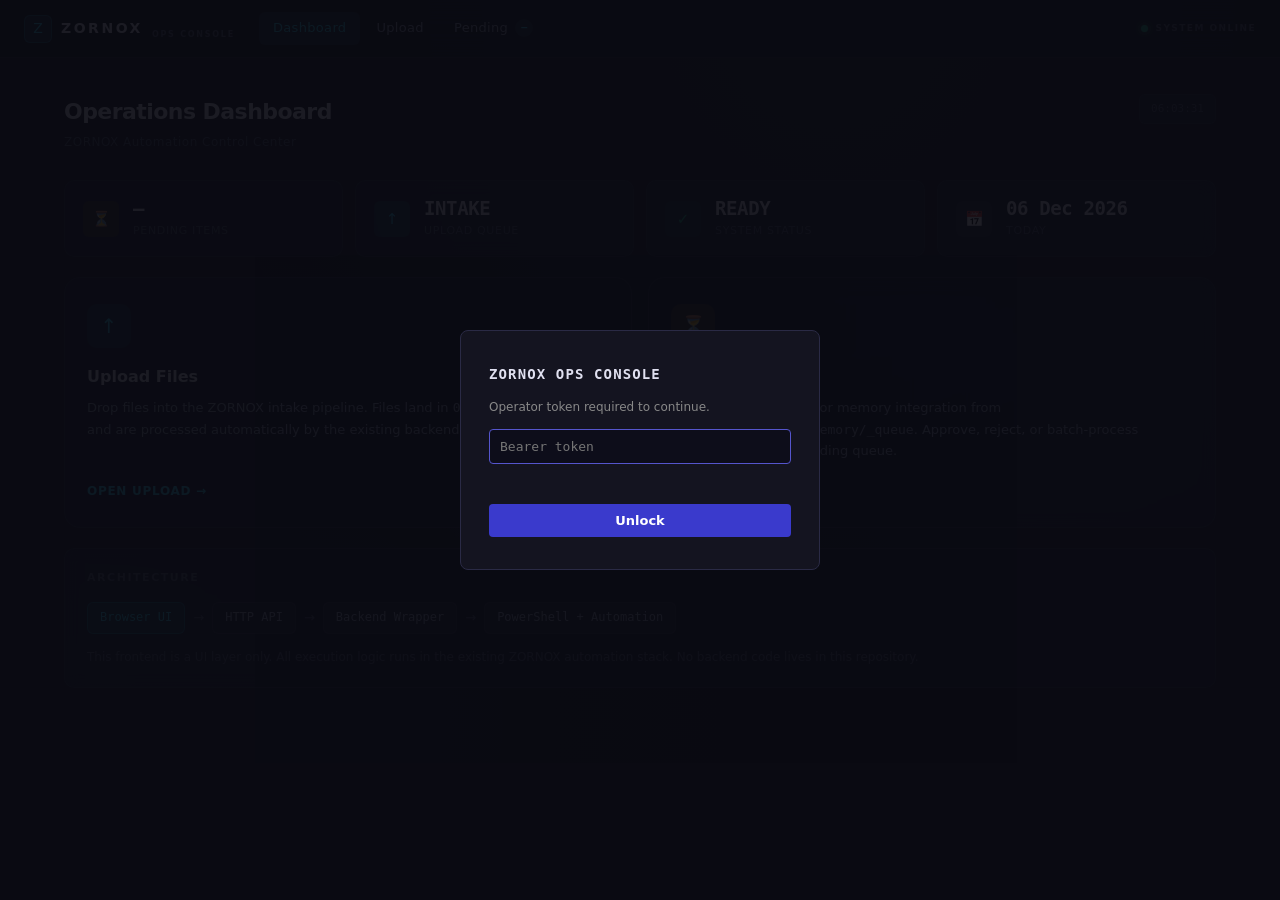
==== commit 4c2315ad: "Add auth.js script and modify HTML structure Updated the scripts section to include 'auth.js' and ad" ====
--- a/index.html
+++ b/index.html
@@ -140,6 +140,7 @@
 
   <!-- Scripts — config must load first -->
   <script src="config/app-config.js"></script>
+  <script src="assets/js/auth.js"></script>
   <script src="assets/js/api.js"></script>
   <script src="assets/js/app.js"></script>
 
--- a/assets/css/app.css
+++ b/assets/css/app.css
@@ -1,1065 +1,1437 @@
-/* ============================================================
-   ZORNOX Web Ops Console — Shared Stylesheet
-   Cloudflare Pages static site — no build step required
-   ============================================================ */
-
-/* === Design Tokens === */
-:root {
-  --bg-base:          #070b14;
-  --bg-mesh:          radial-gradient(ellipse at 65% 0%,   rgba(34,211,238,0.055) 0%, transparent 55%),
-                      radial-gradient(ellipse at 0%  80%,  rgba(59,130,246,0.045) 0%, transparent 50%),
-                      radial-gradient(ellipse at 100% 50%, rgba(99,102,241,0.03)  0%, transparent 45%);
-
-  --surface:          rgba(15, 23, 42, 0.65);
-  --surface-raised:   rgba(15, 23, 42, 0.88);
-  --surface-hover:    rgba(15, 23, 42, 0.90);
-
-  --border:           rgba(148, 163, 184, 0.10);
-  --border-strong:    rgba(148, 163, 184, 0.18);
-  --border-accent:    rgba(34,  211, 238, 0.30);
-
-  --text-primary:     #e2e8f0;
-  --text-secondary:   #94a3b8;
-  --text-muted:       #475569;
-
-  --accent:           #22d3ee;
-  --accent-dim:       rgba(34,  211, 238, 0.13);
-  --accent-blue:      #3b82f6;
-  --accent-blue-dim:  rgba(59,  130, 246, 0.13);
-
-  --success:          #10b981;
-  --success-dim:      rgba(16,  185, 129, 0.13);
-  --warning:          #f59e0b;
-  --warning-dim:      rgba(245, 158, 11,  0.13);
-  --danger:           #ef4444;
-  --danger-dim:       rgba(239, 68,  68,  0.13);
-
-  --radius-xs:  4px;
-  --radius-sm:  6px;
-  --radius:    10px;
-  --radius-lg: 16px;
-
-  --shadow-sm:  0 2px  8px rgba(0,0,0,0.30);
-  --shadow:     0 4px 24px rgba(0,0,0,0.45);
-  --shadow-lg:  0 8px 48px rgba(0,0,0,0.55);
-
-  --font:      -apple-system, BlinkMacSystemFont, "Segoe UI", system-ui, sans-serif;
-  --font-mono: "JetBrains Mono", "Cascadia Code", "Fira Code", "Consolas", monospace;
-
-  --nav-height: 58px;
-  --content-max: 1200px;
-  --transition: 0.15s ease;
-}
-
-/* === Reset === */
-*, *::before, *::after { box-sizing: border-box; margin: 0; padding: 0; }
-
-html {
-  font-family: var(--font);
-  background: var(--bg-base);
-  color: var(--text-primary);
-  height: 100%;
-  scroll-behavior: smooth;
-  -webkit-text-size-adjust: 100%;
-}
-
-body {
-  min-height: 100%;
-  background: var(--bg-base);
-  background-image: var(--bg-mesh);
-  background-attachment: fixed;
-  font-size: 14px;
-  line-height: 1.6;
-  -webkit-font-smoothing: antialiased;
-  -moz-osx-font-smoothing: grayscale;
-}
-
-a { color: inherit; text-decoration: none; }
-button { cursor: pointer; font-family: inherit; font-size: inherit; }
-input, textarea, select { font-family: inherit; font-size: inherit; }
-ul { list-style: none; }
-code { font-family: var(--font-mono); }
-
-/* ============================================================
-   NAVBAR
-   ============================================================ */
-
-.navbar {
-  position: fixed;
-  top: 0; left: 0; right: 0;
-  height: var(--nav-height);
-  background: rgba(7, 11, 20, 0.92);
-  backdrop-filter: blur(14px);
-  -webkit-backdrop-filter: blur(14px);
-  border-bottom: 1px solid var(--border);
-  display: flex;
-  align-items: center;
-  padding: 0 24px;
-  gap: 8px;
-  z-index: 100;
-  user-select: none;
-}
-
-/* Brand */
-.nav-brand {
-  display: flex;
-  align-items: center;
-  gap: 9px;
-  flex-shrink: 0;
-  margin-right: 16px;
-}
-
-.brand-icon {
-  width: 28px;
-  height: 28px;
-  background: var(--accent-dim);
-  border: 1px solid var(--border-accent);
-  border-radius: var(--radius-sm);
-  display: flex;
-  align-items: center;
-  justify-content: center;
-  font-size: 14px;
-  color: var(--accent);
-  flex-shrink: 0;
-}
-
-.brand-name {
-  font-size: 14px;
-  font-weight: 800;
-  letter-spacing: 0.18em;
-  color: var(--text-primary);
-}
-
-.brand-sub {
-  font-size: 8px;
-  letter-spacing: 0.22em;
-  color: var(--text-muted);
-  font-weight: 600;
-  text-transform: uppercase;
-  align-self: flex-end;
-  padding-bottom: 1px;
-}
-
-/* Nav links */
-.nav-links {
-  display: flex;
-  gap: 2px;
-  flex: 1;
-}
-
-.nav-link {
-  display: inline-flex;
-  align-items: center;
-  gap: 7px;
-  padding: 6px 14px;
-  border-radius: var(--radius-sm);
-  font-size: 13px;
-  font-weight: 500;
-  color: var(--text-secondary);
-  transition: background var(--transition), color var(--transition);
-  letter-spacing: 0.025em;
-  white-space: nowrap;
-}
-
-.nav-link:hover {
-  background: rgba(148, 163, 184, 0.08);
-  color: var(--text-primary);
-}
-
-.nav-link.active {
-  background: var(--accent-dim);
-  color: var(--accent);
-}
-
-/* Nav badge */
-.badge {
-  display: inline-flex;
-  align-items: center;
-  justify-content: center;
-  min-width: 18px;
-  height: 18px;
-  padding: 0 5px;
-  border-radius: 9px;
-  background: var(--accent-dim);
-  color: var(--accent);
-  font-size: 10px;
-  font-weight: 700;
-  font-family: var(--font-mono);
-  letter-spacing: 0;
-}
-
-/* Nav status */
-.nav-status {
-  display: flex;
-  align-items: center;
-  gap: 7px;
-  margin-left: auto;
-  flex-shrink: 0;
-}
-
-.status-dot {
-  width: 7px;
-  height: 7px;
-  border-radius: 50%;
-  background: var(--success);
-  box-shadow: 0 0 8px var(--success);
-  animation: status-pulse 2.4s ease-in-out infinite;
-}
-
-@keyframes status-pulse {
-  0%, 100% { opacity: 1; box-shadow: 0 0 8px var(--success); }
-  50%       { opacity: 0.5; box-shadow: 0 0 3px var(--success); }
-}
-
-.status-label {
-  font-size: 9px;
-  letter-spacing: 0.16em;
-  color: var(--text-muted);
-  font-weight: 700;
-  text-transform: uppercase;
-}
-
-/* ============================================================
-   LAYOUT
-   ============================================================ */
-
-.main-content {
-  padding: calc(var(--nav-height) + 36px) 24px 64px;
-  max-width: var(--content-max);
-  margin: 0 auto;
-}
-
-/* Page Header */
-.page-header {
-  display: flex;
-  align-items: flex-start;
-  justify-content: space-between;
-  gap: 16px;
-  margin-bottom: 28px;
-}
-
-.page-title {
-  font-size: 22px;
-  font-weight: 700;
-  color: var(--text-primary);
-  letter-spacing: -0.025em;
-  display: flex;
-  align-items: center;
-  gap: 10px;
-}
-
-.page-subtitle {
-  font-size: 12px;
-  color: var(--text-muted);
-  margin-top: 4px;
-  letter-spacing: 0.04em;
-}
-
-.page-meta {
-  display: flex;
-  align-items: center;
-  gap: 10px;
-  flex-shrink: 0;
-}
-
-.meta-chip {
-  font-family: var(--font-mono);
-  font-size: 11px;
-  color: var(--text-muted);
-  background: var(--surface);
-  border: 1px solid var(--border);
-  padding: 5px 11px;
-  border-radius: var(--radius-sm);
-  white-space: nowrap;
-}
-
-/* ============================================================
-   DASHBOARD — Stats Grid
-   ============================================================ */
-
-.stats-grid {
-  display: grid;
-  grid-template-columns: repeat(auto-fit, minmax(170px, 1fr));
-  gap: 12px;
-  margin-bottom: 20px;
-}
-
-.stat-card {
-  background: var(--surface);
-  border: 1px solid var(--border);
-  border-radius: var(--radius);
-  padding: 16px 18px;
-  display: flex;
-  align-items: center;
-  gap: 14px;
-  backdrop-filter: blur(8px);
-  transition: border-color var(--transition);
-}
-
-.stat-card:hover { border-color: var(--border-strong); }
-
-.stat-icon {
-  width: 36px;
-  height: 36px;
-  border-radius: var(--radius-sm);
-  display: flex;
-  align-items: center;
-  justify-content: center;
-  font-size: 15px;
-  flex-shrink: 0;
-}
-
-.stat-icon--pending { background: var(--warning-dim);      color: var(--warning); }
-.stat-icon--upload  { background: var(--accent-dim);       color: var(--accent);  }
-.stat-icon--ok      { background: var(--success-dim);      color: var(--success); }
-.stat-icon--info    { background: rgba(148,163,184,0.08);  color: var(--text-secondary); }
-
-.stat-body { display: flex; flex-direction: column; gap: 2px; }
-
-.stat-value {
-  font-size: 19px;
-  font-weight: 700;
-  color: var(--text-primary);
-  line-height: 1.2;
-  font-family: var(--font-mono);
-  letter-spacing: -0.02em;
-}
-
-.stat-label {
-  font-size: 11px;
-  color: var(--text-muted);
-  letter-spacing: 0.06em;
-  text-transform: uppercase;
-}
-
-/* ============================================================
-   DASHBOARD — Action Cards
-   ============================================================ */
-
-.action-grid {
-  display: grid;
-  grid-template-columns: 1fr 1fr;
-  gap: 16px;
-  margin-bottom: 20px;
-}
-
-@media (max-width: 640px) { .action-grid { grid-template-columns: 1fr; } }
-
-.action-card {
-  display: flex;
-  flex-direction: column;
-  background: var(--surface);
-  border: 1px solid var(--border);
-  border-radius: var(--radius-lg);
-  padding: 26px 22px;
-  transition: border-color var(--transition), background var(--transition), transform 0.18s ease, box-shadow 0.18s ease;
-  backdrop-filter: blur(8px);
-}
-
-.action-card:hover {
-  background: var(--surface-hover);
-  transform: translateY(-2px);
-  box-shadow: var(--shadow);
-}
-
-.action-card--upload:hover  { border-color: var(--border-accent); }
-.action-card--pending:hover { border-color: rgba(245,158,11,0.30); }
-
-.action-card-icon {
-  width: 44px;
-  height: 44px;
-  border-radius: var(--radius);
-  display: flex;
-  align-items: center;
-  justify-content: center;
-  font-size: 20px;
-  margin-bottom: 16px;
-}
-
-.action-card--upload  .action-card-icon { background: var(--accent-dim);   color: var(--accent);  }
-.action-card--pending .action-card-icon { background: var(--warning-dim);  color: var(--warning); }
-
-.action-card-title {
-  font-size: 16px;
-  font-weight: 700;
-  margin-bottom: 8px;
-  color: var(--text-primary);
-}
-
-.action-card-desc {
-  font-size: 13px;
-  color: var(--text-secondary);
-  line-height: 1.65;
-  flex: 1;
-  margin-bottom: 20px;
-}
-
-.action-card-cta {
-  font-size: 12px;
-  font-weight: 700;
-  letter-spacing: 0.06em;
-  text-transform: uppercase;
-}
-
-.action-card--upload  .action-card-cta { color: var(--accent);  }
-.action-card--pending .action-card-cta { color: var(--warning); }
-
-/* ============================================================
-   DASHBOARD — Info / Architecture Card
-   ============================================================ */
-
-.info-card {
-  background: var(--surface);
-  border: 1px solid var(--border);
-  border-radius: var(--radius);
-  padding: 20px 22px;
-  backdrop-filter: blur(8px);
-}
-
-.info-card-title {
-  font-size: 11px;
-  font-weight: 700;
-  letter-spacing: 0.14em;
-  color: var(--text-muted);
-  text-transform: uppercase;
-  margin-bottom: 16px;
-}
-
-.arch-flow {
-  display: flex;
-  align-items: center;
-  gap: 8px;
-  flex-wrap: wrap;
-  margin-bottom: 14px;
-}
-
-.arch-node {
-  padding: 5px 12px;
-  border-radius: var(--radius-sm);
-  background: rgba(148,163,184,0.06);
-  border: 1px solid var(--border);
-  font-size: 12px;
-  font-weight: 500;
-  color: var(--text-secondary);
-  font-family: var(--font-mono);
-}
-
-.arch-node--active {
-  background: var(--accent-dim);
-  border-color: var(--border-accent);
-  color: var(--accent);
-}
-
-.arch-arrow { color: var(--text-muted); font-size: 13px; }
-
-.info-note {
-  font-size: 12px;
-  color: var(--text-muted);
-  line-height: 1.6;
-}
-
-/* ============================================================
-   SECTION LABEL
-   ============================================================ */
-
-.section-label {
-  font-size: 11px;
-  font-weight: 700;
-  letter-spacing: 0.14em;
-  text-transform: uppercase;
-  color: var(--text-muted);
-  margin-bottom: 10px;
-}
-
-/* ============================================================
-   UPLOAD PAGE — Drop Zone
-   ============================================================ */
-
-.drop-zone {
-  border: 2px dashed var(--border-strong);
-  border-radius: var(--radius-lg);
-  padding: 60px 40px;
-  text-align: center;
-  cursor: pointer;
-  transition: border-color var(--transition), background var(--transition);
-  background: var(--surface);
-  margin-bottom: 20px;
-  backdrop-filter: blur(8px);
-  outline: none;
-}
-
-.drop-zone:hover,
-.drop-zone:focus,
-.drop-zone--active {
-  border-color: var(--accent);
-  background: var(--accent-dim);
-}
-
-.drop-zone-icon {
-  display: block;
-  font-size: 40px;
-  margin-bottom: 14px;
-  color: var(--text-muted);
-  line-height: 1;
-  transition: color var(--transition), transform 0.2s ease;
-}
-
-.drop-zone:hover   .drop-zone-icon,
-.drop-zone:focus   .drop-zone-icon,
-.drop-zone--active .drop-zone-icon {
-  color: var(--accent);
-  transform: translateY(-3px);
-}
-
-.drop-zone-title {
-  font-size: 16px;
-  font-weight: 600;
-  color: var(--text-primary);
-  margin-bottom: 6px;
-}
-
-.drop-zone-sub {
-  font-size: 13px;
-  color: var(--text-muted);
-}
-
-/* Upload Progress */
-.upload-progress-list {
-  display: none;
-  background: var(--surface);
-  border: 1px solid var(--border);
-  border-radius: var(--radius);
-  padding: 10px;
-  margin-bottom: 20px;
-  backdrop-filter: blur(8px);
-}
-
-.upload-progress-item {
-  display: flex;
-  align-items: center;
-  justify-content: space-between;
-  padding: 8px 10px;
-  border-radius: var(--radius-sm);
-  margin-bottom: 4px;
-  font-size: 13px;
-  gap: 12px;
-}
-
-.upload-progress-item:last-child { margin-bottom: 0; }
-
-.upload-progress-item--uploading { background: var(--accent-blue-dim); }
-.upload-progress-item--success   { background: var(--success-dim); }
-.upload-progress-item--error     { background: var(--danger-dim); }
-
-.upi-name {
-  font-family: var(--font-mono);
-  font-size: 12px;
-  color: var(--text-primary);
-  overflow: hidden;
-  text-overflow: ellipsis;
-  white-space: nowrap;
-  flex: 1;
-  min-width: 0;
-}
-
-.upi-status {
-  font-size: 11px;
-  font-weight: 700;
-  letter-spacing: 0.06em;
-  text-transform: uppercase;
-  color: var(--text-secondary);
-  flex-shrink: 0;
-}
-
-/* Recent Uploads List */
-.recent-list {
-  background: var(--surface);
-  border: 1px solid var(--border);
-  border-radius: var(--radius);
-  overflow: hidden;
-  backdrop-filter: blur(8px);
-}
-
-.recent-item {
-  display: flex;
-  align-items: center;
-  gap: 12px;
-  padding: 12px 16px;
-  border-bottom: 1px solid var(--border);
-  transition: background var(--transition);
-}
-
-.recent-item:last-child { border-bottom: none; }
-.recent-item:hover       { background: rgba(148,163,184,0.05); }
-
-.recent-item-icon {
-  width: 30px;
-  height: 30px;
-  background: rgba(148,163,184,0.08);
-  border-radius: var(--radius-sm);
-  display: flex;
-  align-items: center;
-  justify-content: center;
-  font-size: 14px;
-  flex-shrink: 0;
-}
-
-.recent-item-body {
-  display: flex;
-  flex-direction: column;
-  gap: 2px;
-  overflow: hidden;
-  flex: 1;
-}
-
-.recent-item-name {
-  font-size: 13px;
-  color: var(--text-primary);
-  font-family: var(--font-mono);
-  white-space: nowrap;
-  overflow: hidden;
-  text-overflow: ellipsis;
-}
-
-.recent-item-time {
-  font-size: 11px;
-  color: var(--text-muted);
-}
-
-/* ============================================================
-   PENDING PAGE — Layout
-   ============================================================ */
-
-.pending-layout {
-  display: grid;
-  grid-template-columns: 340px 1fr;
-  gap: 14px;
-  align-items: start;
-  min-height: calc(100vh - 220px);
-}
-
-@media (max-width: 860px) {
-  .pending-layout { grid-template-columns: 1fr; }
-}
-
-/* Panels */
-.panel {
-  background: var(--surface);
-  border: 1px solid var(--border);
-  border-radius: var(--radius);
-  display: flex;
-  flex-direction: column;
-  overflow: hidden;
-  backdrop-filter: blur(8px);
-}
-
-.panel-header {
-  padding: 12px 14px;
-  border-bottom: 1px solid var(--border);
-  display: flex;
-  align-items: center;
-  gap: 8px;
-  flex-shrink: 0;
-}
-
-.panel-title {
-  font-size: 11px;
-  font-weight: 700;
-  letter-spacing: 0.12em;
-  text-transform: uppercase;
-  color: var(--text-muted);
-  flex: 1;
-}
-
-.panel-toolbar {
-  padding: 10px 12px;
-  border-bottom: 1px solid var(--border);
-  flex-shrink: 0;
-}
-
-/* Search */
-.search-input {
-  width: 100%;
-  padding: 9px 13px;
-  background: rgba(7, 11, 20, 0.70);
-  border: 1px solid var(--border);
-  border-radius: var(--radius-sm);
-  color: var(--text-primary);
-  font-size: 13px;
-  outline: none;
-  transition: border-color var(--transition);
-}
-
-.search-input:focus       { border-color: var(--border-accent); }
-.search-input::placeholder { color: var(--text-muted); }
-
-/* Pending List */
-.pending-list-scroll {
-  flex: 1;
-  overflow-y: auto;
-  max-height: calc(100vh - 260px);
-}
-
-.pending-list-scroll::-webkit-scrollbar        { width: 4px; }
-.pending-list-scroll::-webkit-scrollbar-track  { background: transparent; }
-.pending-list-scroll::-webkit-scrollbar-thumb  { background: var(--border); border-radius: 2px; }
-
-.pending-item {
-  display: flex;
-  align-items: center;
-  padding: 11px 14px;
-  gap: 10px;
-  border-bottom: 1px solid var(--border);
-  cursor: pointer;
-  transition: background var(--transition);
-}
-
-.pending-item:last-child { border-bottom: none; }
-.pending-item:hover       { background: rgba(148,163,184,0.05); }
-
-.pending-item--selected {
-  background: var(--accent-dim) !important;
-  border-left: 2px solid var(--accent);
-  padding-left: 12px;
-}
-
-.pending-item-check {
-  flex-shrink: 0;
-  display: flex;
-  align-items: center;
-  padding: 2px;
-}
-
-.item-checkbox {
-  width: 14px;
-  height: 14px;
-  accent-color: var(--accent);
-  cursor: pointer;
-}
-
-.pending-item-body {
-  display: flex;
-  flex-direction: column;
-  gap: 3px;
-  overflow: hidden;
-  flex: 1;
-  min-width: 0;
-}
-
-.pending-item-title {
-  font-size: 13px;
-  color: var(--text-primary);
-  font-weight: 500;
-  white-space: nowrap;
-  overflow: hidden;
-  text-overflow: ellipsis;
-}
-
-.pending-item-meta {
-  font-size: 10px;
-  color: var(--text-muted);
-  font-family: var(--font-mono);
-  white-space: nowrap;
-  overflow: hidden;
-  text-overflow: ellipsis;
-}
-
-/* Preview Panel */
-.preview-panel {
-  background: var(--surface);
-  border: 1px solid var(--border);
-  border-radius: var(--radius);
-  display: flex;
-  flex-direction: column;
-  overflow: hidden;
-  backdrop-filter: blur(8px);
-  min-height: 480px;
-}
-
-.preview-empty {
-  display: flex;
-  flex-direction: column;
-  align-items: center;
-  justify-content: center;
-  flex: 1;
-  min-height: 360px;
-  color: var(--text-muted);
-  font-size: 13px;
-  gap: 10px;
-}
-
-.preview-empty-icon {
-  font-size: 28px;
-  opacity: 0.4;
-}
-
-.preview-header {
-  padding: 18px 20px;
-  border-bottom: 1px solid var(--border);
-  flex-shrink: 0;
-}
-
-.preview-meta {
-  display: flex;
-  align-items: center;
-  gap: 10px;
-  margin-bottom: 10px;
-  flex-wrap: wrap;
-}
-
-.preview-id {
-  font-family: var(--font-mono);
-  font-size: 10px;
-  color: var(--accent);
-  background: var(--accent-dim);
-  border: 1px solid var(--border-accent);
-  padding: 3px 8px;
-  border-radius: var(--radius-xs);
-  font-weight: 700;
-  letter-spacing: 0.05em;
-}
-
-.preview-date {
-  font-size: 11px;
-  color: var(--text-muted);
-  font-family: var(--font-mono);
-}
-
-.preview-title {
-  font-size: 15px;
-  font-weight: 600;
-  color: var(--text-primary);
-  line-height: 1.45;
-}
-
-.preview-body {
-  padding: 18px 20px;
-  flex: 1;
-  overflow-y: auto;
-}
-
-.preview-text {
-  font-size: 13px;
-  color: var(--text-secondary);
-  line-height: 1.75;
-  margin-bottom: 16px;
-}
-
-.preview-api-note {
-  font-size: 11px;
-  color: var(--text-muted);
-  font-family: var(--font-mono);
-  background: rgba(148,163,184,0.04);
-  border: 1px solid var(--border);
-  padding: 8px 12px;
-  border-radius: var(--radius-sm);
-  word-break: break-all;
-}
-
-.preview-actions {
-  padding: 14px 20px;
-  border-top: 1px solid var(--border);
-  display: flex;
-  gap: 10px;
-  flex-shrink: 0;
-}
-
-/* ============================================================
-   BUTTONS
-   ============================================================ */
-
-.btn {
-  display: inline-flex;
-  align-items: center;
-  gap: 6px;
-  padding: 8px 16px;
-  border-radius: var(--radius-sm);
-  font-size: 13px;
-  font-weight: 600;
-  border: 1px solid transparent;
-  transition: background var(--transition), color var(--transition), border-color var(--transition), transform 0.12s ease;
-  letter-spacing: 0.025em;
-  white-space: nowrap;
-  outline: none;
-}
-
-.btn:active { transform: scale(0.97); }
-
-.btn--approve {
-  background: var(--success-dim);
-  border-color: rgba(16,185,129,0.30);
-  color: var(--success);
-}
-.btn--approve:hover {
-  background: var(--success);
-  border-color: var(--success);
-  color: #fff;
-}
-
-.btn--reject {
-  background: var(--danger-dim);
-  border-color: rgba(239,68,68,0.30);
-  color: var(--danger);
-}
-.btn--reject:hover {
-  background: var(--danger);
-  border-color: var(--danger);
-  color: #fff;
-}
-
-.btn--default {
-  background: rgba(148,163,184,0.07);
-  border-color: var(--border);
-  color: var(--text-secondary);
-}
-.btn--default:hover {
-  background: rgba(148,163,184,0.14);
-  border-color: var(--border-strong);
-  color: var(--text-primary);
-}
-
-.btn--sm {
-  padding: 5px 11px;
-  font-size: 11px;
-  letter-spacing: 0.04em;
-}
-
-/* ============================================================
-   BATCH ACTION BAR
-   ============================================================ */
-
-.batch-bar {
-  position: fixed;
-  bottom: -90px;
-  left: 50%;
-  transform: translateX(-50%);
-  background: var(--surface-raised);
-  border: 1px solid var(--border-strong);
-  border-radius: var(--radius);
-  padding: 11px 18px;
-  display: flex;
-  align-items: center;
-  gap: 10px;
-  box-shadow: var(--shadow-lg);
-  backdrop-filter: blur(14px);
-  transition: bottom 0.28s cubic-bezier(0.34, 1.56, 0.64, 1);
-  z-index: 50;
-  white-space: nowrap;
-}
-
-.batch-bar--visible { bottom: 24px; }
-
-.batch-bar-label {
-  font-size: 13px;
-  color: var(--text-secondary);
-}
-
-.batch-count {
-  font-weight: 700;
-  color: var(--text-primary);
-  font-family: var(--font-mono);
-}
-
-.batch-bar-sep {
-  width: 1px;
-  height: 18px;
-  background: var(--border-strong);
-  flex-shrink: 0;
-}
-
-/* ============================================================
-   TOAST NOTIFICATIONS
-   ============================================================ */
-
-.toast-container {
-  position: fixed;
-  bottom: 80px;
-  right: 22px;
-  display: flex;
-  flex-direction: column;
-  gap: 7px;
-  z-index: 200;
-  pointer-events: none;
-}
-
-.toast {
-  pointer-events: auto;
-  padding: 10px 16px;
-  border-radius: var(--radius-sm);
-  font-size: 13px;
-  font-weight: 500;
-  background: var(--surface-raised);
-  border: 1px solid var(--border-strong);
-  color: var(--text-primary);
-  backdrop-filter: blur(10px);
-  opacity: 0;
-  transform: translateX(16px);
-  transition: opacity 0.22s ease, transform 0.22s ease;
-  max-width: 300px;
-  box-shadow: var(--shadow);
-}
-
-.toast--visible {
-  opacity: 1;
-  transform: translateX(0);
-}
-
-.toast--success { border-color: rgba(16,185,129,0.40); }
-.toast--error   { border-color: rgba(239,68,68, 0.40); }
-.toast--warning { border-color: rgba(245,158,11,0.40); }
-.toast--info    { border-color: var(--border-accent);  }
-
-/* ============================================================
-   EMPTY / LOADING STATES
-   ============================================================ */
-
-.state-empty,
-.state-loading,
-.state-error {
-  padding: 36px 20px;
-  text-align: center;
-  color: var(--text-muted);
-  font-size: 13px;
-}
-
-.state-loading::before {
-  content: "⟳";
-  display: block;
-  font-size: 20px;
-  margin-bottom: 8px;
-  animation: spin 1.2s linear infinite;
-  color: var(--accent);
-}
-
-@keyframes spin { from { transform: rotate(0deg); } to { transform: rotate(360deg); } }
-
-.state-error { color: var(--danger); }
-
-.retry-btn {
-  background: none;
-  border: 1px solid var(--border);
-  color: var(--text-secondary);
-  padding: 4px 10px;
-  border-radius: var(--radius-sm);
-  font-size: 12px;
-  margin-left: 8px;
-  cursor: pointer;
-  transition: border-color var(--transition), color var(--transition);
-}
-
-.retry-btn:hover {
-  border-color: var(--border-strong);
-  color: var(--text-primary);
-}
-
-/* ============================================================
-   RESPONSIVE
-   ============================================================ */
-
-@media (max-width: 540px) {
-  .main-content { padding-left: 14px; padding-right: 14px; }
-  .navbar { padding: 0 14px; }
-  .brand-sub { display: none; }
-  .nav-status .status-label { display: none; }
-  .stats-grid { grid-template-columns: 1fr 1fr; }
-}
+  /* ============================================================
+    ZORNOX Web Ops Console — Shared Stylesheet
+    Cloudflare Pages static site — no build step required
+    ============================================================ */
+
+  /* === Design Tokens === */
+  :root {
+    --bg-base:          #070b14;
+    --bg-mesh:          radial-gradient(ellipse at 65% 0%,   rgba(34,211,238,0.055) 0%, transparent 55%),
+                        radial-gradient(ellipse at 0%  80%,  rgba(59,130,246,0.045) 0%, transparent 50%),
+                        radial-gradient(ellipse at 100% 50%, rgba(99,102,241,0.03)  0%, transparent 45%);
+
+    --surface:          rgba(15, 23, 42, 0.65);
+    --surface-raised:   rgba(15, 23, 42, 0.88);
+    --surface-hover:    rgba(15, 23, 42, 0.90);
+
+    --border:           rgba(148, 163, 184, 0.10);
+    --border-strong:    rgba(148, 163, 184, 0.18);
+    --border-accent:    rgba(34,  211, 238, 0.30);
+
+    --text-primary:     #e2e8f0;
+    --text-secondary:   #94a3b8;
+    --text-muted:       #475569;
+
+    --accent:           #22d3ee;
+    --accent-dim:       rgba(34,  211, 238, 0.13);
+    --accent-blue:      #3b82f6;
+    --accent-blue-dim:  rgba(59,  130, 246, 0.13);
+
+    --success:          #10b981;
+    --success-dim:      rgba(16,  185, 129, 0.13);
+    --warning:          #f59e0b;
+    --warning-dim:      rgba(245, 158, 11,  0.13);
+    --danger:           #ef4444;
+    --danger-dim:       rgba(239, 68,  68,  0.13);
+
+    --radius-xs:  4px;
+    --radius-sm:  6px;
+    --radius:    10px;
+    --radius-lg: 16px;
+
+    --shadow-sm:  0 2px  8px rgba(0,0,0,0.30);
+    --shadow:     0 4px 24px rgba(0,0,0,0.45);
+    --shadow-lg:  0 8px 48px rgba(0,0,0,0.55);
+
+    --font:      -apple-system, BlinkMacSystemFont, "Segoe UI", system-ui, sans-serif;
+    --font-mono: "JetBrains Mono", "Cascadia Code", "Fira Code", "Consolas", monospace;
+
+    --nav-height: 58px;
+    --content-max: 1200px;
+    --transition: 0.15s ease;
+  }
+
+  /* === Reset === */
+  *, *::before, *::after { box-sizing: border-box; margin: 0; padding: 0; }
+
+  html {
+    font-family: var(--font);
+    background: var(--bg-base);
+    color: var(--text-primary);
+    height: 100%;
+    scroll-behavior: smooth;
+    -webkit-text-size-adjust: 100%;
+  }
+
+  body {
+    min-height: 100%;
+    background: var(--bg-base);
+    background-image: var(--bg-mesh);
+    background-attachment: fixed;
+    font-size: 14px;
+    line-height: 1.6;
+    -webkit-font-smoothing: antialiased;
+    -moz-osx-font-smoothing: grayscale;
+  }
+
+  a { color: inherit; text-decoration: none; }
+  button { cursor: pointer; font-family: inherit; font-size: inherit; }
+  input, textarea, select { font-family: inherit; font-size: inherit; }
+  ul { list-style: none; }
+  code { font-family: var(--font-mono); }
+
+  /* ============================================================
+    NAVBAR
+    ============================================================ */
+
+  .navbar {
+    position: fixed;
+    top: 0; left: 0; right: 0;
+    height: var(--nav-height);
+    background: rgba(7, 11, 20, 0.92);
+    backdrop-filter: blur(14px);
+    -webkit-backdrop-filter: blur(14px);
+    border-bottom: 1px solid var(--border);
+    display: flex;
+    align-items: center;
+    padding: 0 24px;
+    gap: 8px;
+    z-index: 100;
+    user-select: none;
+  }
+
+  /* Brand */
+  .nav-brand {
+    display: flex;
+    align-items: center;
+    gap: 9px;
+    flex-shrink: 0;
+    margin-right: 16px;
+  }
+
+  .brand-icon {
+    width: 28px;
+    height: 28px;
+    background: var(--accent-dim);
+    border: 1px solid var(--border-accent);
+    border-radius: var(--radius-sm);
+    display: flex;
+    align-items: center;
+    justify-content: center;
+    font-size: 14px;
+    color: var(--accent);
+    flex-shrink: 0;
+  }
+
+  .brand-name {
+    font-size: 14px;
+    font-weight: 800;
+    letter-spacing: 0.18em;
+    color: var(--text-primary);
+  }
+
+  .brand-sub {
+    font-size: 8px;
+    letter-spacing: 0.22em;
+    color: var(--text-muted);
+    font-weight: 600;
+    text-transform: uppercase;
+    align-self: flex-end;
+    padding-bottom: 1px;
+  }
+
+  /* Nav links */
+  .nav-links {
+    display: flex;
+    gap: 2px;
+    flex: 1;
+  }
+
+  .nav-link {
+    display: inline-flex;
+    align-items: center;
+    gap: 7px;
+    padding: 6px 14px;
+    border-radius: var(--radius-sm);
+    font-size: 13px;
+    font-weight: 500;
+    color: var(--text-secondary);
+    transition: background var(--transition), color var(--transition);
+    letter-spacing: 0.025em;
+    white-space: nowrap;
+  }
+
+  .nav-link:hover {
+    background: rgba(148, 163, 184, 0.08);
+    color: var(--text-primary);
+  }
+
+  .nav-link.active {
+    background: var(--accent-dim);
+    color: var(--accent);
+  }
+
+  /* Nav badge */
+  .badge {
+    display: inline-flex;
+    align-items: center;
+    justify-content: center;
+    min-width: 18px;
+    height: 18px;
+    padding: 0 5px;
+    border-radius: 9px;
+    background: var(--accent-dim);
+    color: var(--accent);
+    font-size: 10px;
+    font-weight: 700;
+    font-family: var(--font-mono);
+    letter-spacing: 0;
+  }
+
+  /* Nav status */
+  .nav-status {
+    display: flex;
+    align-items: center;
+    gap: 7px;
+    margin-left: auto;
+    flex-shrink: 0;
+  }
+
+  .status-dot {
+    width: 7px;
+    height: 7px;
+    border-radius: 50%;
+    background: var(--success);
+    box-shadow: 0 0 8px var(--success);
+    animation: status-pulse 2.4s ease-in-out infinite;
+  }
+
+  @keyframes status-pulse {
+    0%, 100% { opacity: 1; box-shadow: 0 0 8px var(--success); }
+    50%       { opacity: 0.5; box-shadow: 0 0 3px var(--success); }
+  }
+
+  .status-label {
+    font-size: 9px;
+    letter-spacing: 0.16em;
+    color: var(--text-muted);
+    font-weight: 700;
+    text-transform: uppercase;
+  }
+
+  /* ============================================================
+    LAYOUT
+    ============================================================ */
+
+  .main-content {
+    padding: calc(var(--nav-height) + 36px) 24px 64px;
+    max-width: var(--content-max);
+    margin: 0 auto;
+  }
+
+  /* Page Header */
+  .page-header {
+    display: flex;
+    align-items: flex-start;
+    justify-content: space-between;
+    gap: 16px;
+    margin-bottom: 28px;
+  }
+
+  .page-title {
+    font-size: 22px;
+    font-weight: 700;
+    color: var(--text-primary);
+    letter-spacing: -0.025em;
+    display: flex;
+    align-items: center;
+    gap: 10px;
+  }
+
+  .page-subtitle {
+    font-size: 12px;
+    color: var(--text-muted);
+    margin-top: 4px;
+    letter-spacing: 0.04em;
+  }
+
+  .page-meta {
+    display: flex;
+    align-items: center;
+    gap: 10px;
+    flex-shrink: 0;
+  }
+
+  .meta-chip {
+    font-family: var(--font-mono);
+    font-size: 11px;
+    color: var(--text-muted);
+    background: var(--surface);
+    border: 1px solid var(--border);
+    padding: 5px 11px;
+    border-radius: var(--radius-sm);
+    white-space: nowrap;
+  }
+
+  /* ============================================================
+    DASHBOARD — Stats Grid
+    ============================================================ */
+
+  .stats-grid {
+    display: grid;
+    grid-template-columns: repeat(auto-fit, minmax(170px, 1fr));
+    gap: 12px;
+    margin-bottom: 20px;
+  }
+
+  .stat-card {
+    background: var(--surface);
+    border: 1px solid var(--border);
+    border-radius: var(--radius);
+    padding: 16px 18px;
+    display: flex;
+    align-items: center;
+    gap: 14px;
+    backdrop-filter: blur(8px);
+    transition: border-color var(--transition);
+  }
+
+  .stat-card:hover { border-color: var(--border-strong); }
+
+  .stat-icon {
+    width: 36px;
+    height: 36px;
+    border-radius: var(--radius-sm);
+    display: flex;
+    align-items: center;
+    justify-content: center;
+    font-size: 15px;
+    flex-shrink: 0;
+  }
+
+  .stat-icon--pending { background: var(--warning-dim);      color: var(--warning); }
+  .stat-icon--upload  { background: var(--accent-dim);       color: var(--accent);  }
+  .stat-icon--ok      { background: var(--success-dim);      color: var(--success); }
+  .stat-icon--info    { background: rgba(148,163,184,0.08);  color: var(--text-secondary); }
+
+  .stat-body { display: flex; flex-direction: column; gap: 2px; }
+
+  .stat-value {
+    font-size: 19px;
+    font-weight: 700;
+    color: var(--text-primary);
+    line-height: 1.2;
+    font-family: var(--font-mono);
+    letter-spacing: -0.02em;
+  }
+
+  .stat-label {
+    font-size: 11px;
+    color: var(--text-muted);
+    letter-spacing: 0.06em;
+    text-transform: uppercase;
+  }
+
+  /* ============================================================
+    DASHBOARD — Action Cards
+    ============================================================ */
+
+  .action-grid {
+    display: grid;
+    grid-template-columns: 1fr 1fr;
+    gap: 16px;
+    margin-bottom: 20px;
+  }
+
+  @media (max-width: 640px) { .action-grid { grid-template-columns: 1fr; } }
+
+  .action-card {
+    display: flex;
+    flex-direction: column;
+    background: var(--surface);
+    border: 1px solid var(--border);
+    border-radius: var(--radius-lg);
+    padding: 26px 22px;
+    transition: border-color var(--transition), background var(--transition), transform 0.18s ease, box-shadow 0.18s ease;
+    backdrop-filter: blur(8px);
+  }
+
+  .action-card:hover {
+    background: var(--surface-hover);
+    transform: translateY(-2px);
+    box-shadow: var(--shadow);
+  }
+
+  .action-card--upload:hover  { border-color: var(--border-accent); }
+  .action-card--pending:hover { border-color: rgba(245,158,11,0.30); }
+
+  .action-card-icon {
+    width: 44px;
+    height: 44px;
+    border-radius: var(--radius);
+    display: flex;
+    align-items: center;
+    justify-content: center;
+    font-size: 20px;
+    margin-bottom: 16px;
+  }
+
+  .action-card--upload  .action-card-icon { background: var(--accent-dim);   color: var(--accent);  }
+  .action-card--pending .action-card-icon { background: var(--warning-dim);  color: var(--warning); }
+
+  .action-card-title {
+    font-size: 16px;
+    font-weight: 700;
+    margin-bottom: 8px;
+    color: var(--text-primary);
+  }
+
+  .action-card-desc {
+    font-size: 13px;
+    color: var(--text-secondary);
+    line-height: 1.65;
+    flex: 1;
+    margin-bottom: 20px;
+  }
+
+  .action-card-cta {
+    font-size: 12px;
+    font-weight: 700;
+    letter-spacing: 0.06em;
+    text-transform: uppercase;
+  }
+
+  .action-card--upload  .action-card-cta { color: var(--accent);  }
+  .action-card--pending .action-card-cta { color: var(--warning); }
+
+  /* ============================================================
+    DASHBOARD — Info / Architecture Card
+    ============================================================ */
+
+  .info-card {
+    background: var(--surface);
+    border: 1px solid var(--border);
+    border-radius: var(--radius);
+    padding: 20px 22px;
+    backdrop-filter: blur(8px);
+  }
+
+  .info-card-title {
+    font-size: 11px;
+    font-weight: 700;
+    letter-spacing: 0.14em;
+    color: var(--text-muted);
+    text-transform: uppercase;
+    margin-bottom: 16px;
+  }
+
+  .arch-flow {
+    display: flex;
+    align-items: center;
+    gap: 8px;
+    flex-wrap: wrap;
+    margin-bottom: 14px;
+  }
+
+  .arch-node {
+    padding: 5px 12px;
+    border-radius: var(--radius-sm);
+    background: rgba(148,163,184,0.06);
+    border: 1px solid var(--border);
+    font-size: 12px;
+    font-weight: 500;
+    color: var(--text-secondary);
+    font-family: var(--font-mono);
+  }
+
+  .arch-node--active {
+    background: var(--accent-dim);
+    border-color: var(--border-accent);
+    color: var(--accent);
+  }
+
+  .arch-arrow { color: var(--text-muted); font-size: 13px; }
+
+  .info-note {
+    font-size: 12px;
+    color: var(--text-muted);
+    line-height: 1.6;
+  }
+
+  /* ============================================================
+    SECTION LABEL
+    ============================================================ */
+
+  .section-label {
+    font-size: 11px;
+    font-weight: 700;
+    letter-spacing: 0.14em;
+    text-transform: uppercase;
+    color: var(--text-muted);
+    margin-bottom: 10px;
+  }
+
+  /* ============================================================
+    UPLOAD PAGE — Drop Zone
+    ============================================================ */
+
+  .drop-zone {
+    border: 2px dashed var(--border-strong);
+    border-radius: var(--radius-lg);
+    padding: 60px 40px;
+    text-align: center;
+    cursor: pointer;
+    transition: border-color var(--transition), background var(--transition);
+    background: var(--surface);
+    margin-bottom: 20px;
+    backdrop-filter: blur(8px);
+    outline: none;
+  }
+
+  .drop-zone:hover,
+  .drop-zone:focus,
+  .drop-zone--active {
+    border-color: var(--accent);
+    background: var(--accent-dim);
+  }
+
+  .drop-zone-icon {
+    display: block;
+    font-size: 40px;
+    margin-bottom: 14px;
+    color: var(--text-muted);
+    line-height: 1;
+    transition: color var(--transition), transform 0.2s ease;
+  }
+
+  .drop-zone:hover   .drop-zone-icon,
+  .drop-zone:focus   .drop-zone-icon,
+  .drop-zone--active .drop-zone-icon {
+    color: var(--accent);
+    transform: translateY(-3px);
+  }
+
+  .drop-zone-title {
+    font-size: 16px;
+    font-weight: 600;
+    color: var(--text-primary);
+    margin-bottom: 6px;
+  }
+
+  .drop-zone-sub {
+    font-size: 13px;
+    color: var(--text-muted);
+  }
+
+  /* Upload Progress */
+  .upload-progress-list {
+    display: none;
+    background: var(--surface);
+    border: 1px solid var(--border);
+    border-radius: var(--radius);
+    padding: 10px;
+    margin-bottom: 20px;
+    backdrop-filter: blur(8px);
+  }
+
+  .upload-progress-item {
+    display: flex;
+    align-items: center;
+    justify-content: space-between;
+    padding: 8px 10px;
+    border-radius: var(--radius-sm);
+    margin-bottom: 4px;
+    font-size: 13px;
+    gap: 12px;
+  }
+
+  .upload-progress-item:last-child { margin-bottom: 0; }
+
+  .upload-progress-item--uploading { background: var(--accent-blue-dim); }
+  .upload-progress-item--success   { background: var(--success-dim); }
+  .upload-progress-item--error     { background: var(--danger-dim); }
+
+  .upi-name {
+    font-family: var(--font-mono);
+    font-size: 12px;
+    color: var(--text-primary);
+    overflow: hidden;
+    text-overflow: ellipsis;
+    white-space: nowrap;
+    flex: 1;
+    min-width: 0;
+  }
+
+  .upi-status {
+    font-size: 11px;
+    font-weight: 700;
+    letter-spacing: 0.06em;
+    text-transform: uppercase;
+    color: var(--text-secondary);
+    flex-shrink: 0;
+  }
+
+  /* Recent Uploads List */
+  .recent-list {
+    background: var(--surface);
+    border: 1px solid var(--border);
+    border-radius: var(--radius);
+    overflow: hidden;
+    backdrop-filter: blur(8px);
+  }
+
+  .recent-item {
+    display: flex;
+    align-items: center;
+    gap: 12px;
+    padding: 12px 16px;
+    border-bottom: 1px solid var(--border);
+    transition: background var(--transition);
+  }
+
+  .recent-item:last-child { border-bottom: none; }
+  .recent-item:hover       { background: rgba(148,163,184,0.05); }
+
+  .recent-item-icon {
+    width: 30px;
+    height: 30px;
+    background: rgba(148,163,184,0.08);
+    border-radius: var(--radius-sm);
+    display: flex;
+    align-items: center;
+    justify-content: center;
+    font-size: 14px;
+    flex-shrink: 0;
+  }
+
+  .recent-item-body {
+    display: flex;
+    flex-direction: column;
+    gap: 2px;
+    overflow: hidden;
+    flex: 1;
+  }
+
+  .recent-item-name {
+    font-size: 13px;
+    color: var(--text-primary);
+    font-family: var(--font-mono);
+    white-space: nowrap;
+    overflow: hidden;
+    text-overflow: ellipsis;
+  }
+
+  .recent-item-time {
+    font-size: 11px;
+    color: var(--text-muted);
+  }
+
+  /* ============================================================
+    PENDING PAGE — Layout
+    ============================================================ */
+
+  .pending-layout {
+    display: grid;
+    grid-template-columns: 340px 1fr;
+    gap: 14px;
+    align-items: start;
+    min-height: calc(100vh - 220px);
+  }
+
+  @media (max-width: 860px) {
+    .pending-layout { grid-template-columns: 1fr; }
+  }
+
+  /* Panels */
+  .panel {
+    background: var(--surface);
+    border: 1px solid var(--border);
+    border-radius: var(--radius);
+    display: flex;
+    flex-direction: column;
+    overflow: hidden;
+    backdrop-filter: blur(8px);
+  }
+
+  .panel-header {
+    padding: 12px 14px;
+    border-bottom: 1px solid var(--border);
+    display: flex;
+    align-items: center;
+    gap: 8px;
+    flex-shrink: 0;
+  }
+
+  .panel-title {
+    font-size: 11px;
+    font-weight: 700;
+    letter-spacing: 0.12em;
+    text-transform: uppercase;
+    color: var(--text-muted);
+    flex: 1;
+  }
+
+  .panel-toolbar {
+    padding: 10px 12px;
+    border-bottom: 1px solid var(--border);
+    flex-shrink: 0;
+  }
+
+  /* Search */
+  .search-input {
+    width: 100%;
+    padding: 9px 13px;
+    background: rgba(7, 11, 20, 0.70);
+    border: 1px solid var(--border);
+    border-radius: var(--radius-sm);
+    color: var(--text-primary);
+    font-size: 13px;
+    outline: none;
+    transition: border-color var(--transition);
+  }
+
+  .search-input:focus       { border-color: var(--border-accent); }
+  .search-input::placeholder { color: var(--text-muted); }
+
+  /* Pending List */
+  .pending-list-scroll {
+    flex: 1;
+    overflow-y: auto;
+    max-height: calc(100vh - 260px);
+  }
+
+  .pending-list-scroll::-webkit-scrollbar        { width: 4px; }
+  .pending-list-scroll::-webkit-scrollbar-track  { background: transparent; }
+  .pending-list-scroll::-webkit-scrollbar-thumb  { background: var(--border); border-radius: 2px; }
+
+  .pending-item {
+    display: flex;
+    align-items: center;
+    padding: 11px 14px;
+    gap: 10px;
+    border-bottom: 1px solid var(--border);
+    cursor: pointer;
+    transition: background var(--transition);
+  }
+
+  .pending-item:last-child { border-bottom: none; }
+  .pending-item:hover       { background: rgba(148,163,184,0.05); }
+
+  .pending-item--selected {
+    background: var(--accent-dim) !important;
+    border-left: 2px solid var(--accent);
+    padding-left: 12px;
+  }
+
+  .pending-item-check {
+    flex-shrink: 0;
+    display: flex;
+    align-items: center;
+    padding: 2px;
+  }
+
+  .item-checkbox {
+    width: 14px;
+    height: 14px;
+    accent-color: var(--accent);
+    cursor: pointer;
+  }
+
+  .pending-item-body {
+    display: flex;
+    flex-direction: column;
+    gap: 3px;
+    overflow: hidden;
+    flex: 1;
+    min-width: 0;
+  }
+
+  .pending-item-title {
+    font-size: 13px;
+    color: var(--text-primary);
+    font-weight: 500;
+    white-space: nowrap;
+    overflow: hidden;
+    text-overflow: ellipsis;
+  }
+
+  .pending-item-meta {
+    font-size: 10px;
+    color: var(--text-muted);
+    font-family: var(--font-mono);
+    white-space: nowrap;
+    overflow: hidden;
+    text-overflow: ellipsis;
+  }
+
+  /* Preview Panel */
+  .preview-panel {
+    background: var(--surface);
+    border: 1px solid var(--border);
+    border-radius: var(--radius);
+    display: flex;
+    flex-direction: column;
+    overflow: hidden;
+    backdrop-filter: blur(8px);
+    min-height: 480px;
+  }
+
+  .preview-empty {
+    display: flex;
+    flex-direction: column;
+    align-items: center;
+    justify-content: center;
+    flex: 1;
+    min-height: 360px;
+    color: var(--text-muted);
+    font-size: 13px;
+    gap: 10px;
+  }
+
+  .preview-empty-icon {
+    font-size: 28px;
+    opacity: 0.4;
+  }
+
+  .preview-header {
+    padding: 18px 20px;
+    border-bottom: 1px solid var(--border);
+    flex-shrink: 0;
+  }
+
+  .preview-meta {
+    display: flex;
+    align-items: center;
+    gap: 10px;
+    margin-bottom: 10px;
+    flex-wrap: wrap;
+  }
+
+  .preview-id {
+    font-family: var(--font-mono);
+    font-size: 10px;
+    color: var(--accent);
+    background: var(--accent-dim);
+    border: 1px solid var(--border-accent);
+    padding: 3px 8px;
+    border-radius: var(--radius-xs);
+    font-weight: 700;
+    letter-spacing: 0.05em;
+  }
+
+  .preview-date {
+    font-size: 11px;
+    color: var(--text-muted);
+    font-family: var(--font-mono);
+  }
+
+  .preview-title {
+    font-size: 15px;
+    font-weight: 600;
+    color: var(--text-primary);
+    line-height: 1.45;
+  }
+
+  .preview-body {
+    padding: 18px 20px;
+    flex: 1;
+    overflow-y: auto;
+  }
+
+  .preview-text {
+    font-size: 13px;
+    color: var(--text-secondary);
+    line-height: 1.75;
+    margin-bottom: 16px;
+  }
+
+  .preview-api-note {
+    font-size: 11px;
+    color: var(--text-muted);
+    font-family: var(--font-mono);
+    background: rgba(148,163,184,0.04);
+    border: 1px solid var(--border);
+    padding: 8px 12px;
+    border-radius: var(--radius-sm);
+    word-break: break-all;
+  }
+
+  .preview-assist {
+    margin-top: 14px;
+    padding-top: 14px;
+    border-top: 1px solid var(--border);
+  }
+
+  .preview-assist-head {
+    display: flex;
+    align-items: center;
+    justify-content: space-between;
+    gap: 10px;
+    flex-wrap: wrap;
+  }
+
+  .preview-assist-label {
+    font-size: 11px;
+    font-weight: 700;
+    letter-spacing: 0.08em;
+    text-transform: uppercase;
+    color: var(--text-muted);
+  }
+
+  .preview-full-region {
+    margin-top: 10px;
+  }
+
+  .preview-inline-note,
+  .preview-inline-status {
+    font-size: 12px;
+    color: var(--text-muted);
+  }
+
+  .preview-inline-error {
+    font-size: 12px;
+    color: var(--danger);
+    background: var(--danger-dim);
+    border: 1px solid rgba(239,68,68,0.30);
+    padding: 8px 10px;
+    border-radius: var(--radius-sm);
+  }
+
+  .preview-full-content {
+    margin: 0;
+    font-size: 12px;
+    line-height: 1.65;
+    color: var(--text-secondary);
+    font-family: var(--font-mono);
+    background: rgba(148,163,184,0.04);
+    border: 1px solid var(--border);
+    border-radius: var(--radius-sm);
+    padding: 10px 12px;
+    white-space: pre-wrap;
+    word-break: break-word;
+    max-height: 320px;
+    overflow: auto;
+  }
+
+  .preview-related-region {
+    margin-top: 10px;
+  }
+
+  .related-item {
+    background: rgba(148,163,184,0.04);
+    border: 1px solid var(--border);
+    border-radius: var(--radius-sm);
+    padding: 10px 12px;
+    margin-bottom: 8px;
+  }
+
+  .related-item:last-child {
+    margin-bottom: 0;
+  }
+
+  .related-item-head {
+    display: flex;
+    align-items: flex-start;
+    justify-content: space-between;
+    gap: 8px;
+  }
+
+  .related-item-title {
+    font-size: 12px;
+    font-weight: 600;
+    color: var(--text-primary);
+    line-height: 1.4;
+  }
+
+  .related-item-type {
+    flex-shrink: 0;
+    font-family: var(--font-mono);
+    font-size: 10px;
+    color: var(--accent);
+    background: var(--accent-dim);
+    border: 1px solid var(--border-accent);
+    padding: 2px 6px;
+    border-radius: var(--radius-xs);
+  }
+
+  .related-item-meta {
+    margin-top: 6px;
+    font-size: 10px;
+    color: var(--text-muted);
+    font-family: var(--font-mono);
+    word-break: break-all;
+  }
+
+  .related-item-summary {
+    margin-top: 7px;
+    font-size: 12px;
+    color: var(--text-secondary);
+    line-height: 1.55;
+  }
+
+  .related-item-reasons {
+    margin-top: 8px;
+    font-size: 11px;
+    color: var(--text-muted);
+    font-family: var(--font-mono);
+  }
+
+  .preview-overlap-region {
+    margin-top: 10px;
+  }
+
+  .overlap-item {
+    background: rgba(148,163,184,0.04);
+    border: 1px solid var(--border);
+    border-radius: var(--radius-sm);
+    padding: 10px 12px;
+    margin-bottom: 8px;
+  }
+
+  .overlap-item:last-child {
+    margin-bottom: 0;
+  }
+
+  .overlap-item-head {
+    display: flex;
+    align-items: flex-start;
+    justify-content: space-between;
+    gap: 8px;
+  }
+
+  .overlap-item-title {
+    font-size: 12px;
+    font-weight: 600;
+    color: var(--text-primary);
+    line-height: 1.4;
+  }
+
+  .overlap-item-type {
+    flex-shrink: 0;
+    font-family: var(--font-mono);
+    font-size: 10px;
+    color: var(--accent);
+    background: var(--accent-dim);
+    border: 1px solid var(--border-accent);
+    padding: 2px 6px;
+    border-radius: var(--radius-xs);
+  }
+
+  .overlap-item-meta {
+    margin-top: 6px;
+    font-size: 10px;
+    color: var(--text-muted);
+    font-family: var(--font-mono);
+    word-break: break-all;
+  }
+
+  .overlap-item-summary {
+    margin-top: 7px;
+    font-size: 12px;
+    color: var(--text-secondary);
+    line-height: 1.55;
+  }
+
+  .overlap-item-reasons {
+    margin-top: 8px;
+    font-size: 11px;
+    color: var(--text-muted);
+    font-family: var(--font-mono);
+  }
+
+  .preview-explain-region {
+    margin-top: 10px;
+  }
+
+  .preview-quality-region {
+    margin-top: 10px;
+  }
+
+  .quality-gate-card {
+    background: rgba(148,163,184,0.04);
+    border: 1px solid var(--border);
+    border-radius: var(--radius-sm);
+    padding: 10px 12px;
+  }
+
+  .quality-gate-header {
+    display: flex;
+    align-items: center;
+    justify-content: space-between;
+    gap: 10px;
+    flex-wrap: wrap;
+  }
+
+  .quality-gate-badge {
+    display: inline-flex;
+    align-items: center;
+    justify-content: center;
+    min-width: 72px;
+    padding: 3px 8px;
+    border-radius: var(--radius-xs);
+    font-family: var(--font-mono);
+    font-size: 10px;
+    font-weight: 700;
+    letter-spacing: 0.06em;
+    text-transform: uppercase;
+    border: 1px solid var(--border);
+  }
+
+  .quality-gate-badge--pass {
+    color: var(--success);
+    background: var(--success-dim);
+    border-color: rgba(16,185,129,0.30);
+  }
+
+  .quality-gate-badge--warn {
+    color: var(--warning);
+    background: var(--warning-dim);
+    border-color: rgba(245,158,11,0.30);
+  }
+
+  .quality-gate-badge--block {
+    color: var(--danger);
+    background: var(--danger-dim);
+    border-color: rgba(239,68,68,0.30);
+  }
+
+  .quality-gate-badge--unavailable {
+    color: var(--text-secondary);
+    background: rgba(148,163,184,0.08);
+    border-color: var(--border-strong);
+  }
+
+  .quality-gate-action {
+    font-size: 11px;
+    color: var(--text-secondary);
+    font-family: var(--font-mono);
+  }
+
+  .quality-gate-summary {
+    margin-top: 8px;
+    font-size: 11px;
+    color: var(--text-muted);
+    font-family: var(--font-mono);
+  }
+
+  .quality-gate-list {
+    margin: 10px 0 0;
+    padding-left: 18px;
+    list-style: disc;
+  }
+
+  .quality-gate-list li {
+    margin-bottom: 8px;
+  }
+
+  .quality-gate-list li:last-child {
+    margin-bottom: 0;
+  }
+
+  .quality-gate-finding-id {
+    font-family: var(--font-mono);
+    font-size: 11px;
+    color: var(--text-primary);
+    font-weight: 600;
+  }
+
+  .quality-gate-finding-severity {
+    margin-left: 6px;
+    font-family: var(--font-mono);
+    font-size: 10px;
+    color: var(--text-muted);
+    text-transform: uppercase;
+  }
+
+  .quality-gate-finding-message {
+    margin-top: 4px;
+    font-size: 12px;
+    color: var(--text-secondary);
+    line-height: 1.55;
+  }
+
+  .explain-section {
+    margin-bottom: 10px;
+    padding: 10px 12px;
+    background: rgba(148,163,184,0.04);
+    border: 1px solid var(--border);
+    border-radius: var(--radius-sm);
+  }
+
+  .explain-section:last-child {
+    margin-bottom: 0;
+  }
+
+  .explain-section-title {
+    font-size: 10px;
+    letter-spacing: 0.08em;
+    text-transform: uppercase;
+    color: var(--text-muted);
+    font-weight: 700;
+    margin-bottom: 6px;
+  }
+
+  .explain-paragraph {
+    font-size: 12px;
+    color: var(--text-secondary);
+    line-height: 1.6;
+  }
+
+  .explain-type-value {
+    font-family: var(--font-mono);
+    font-size: 11px;
+    letter-spacing: 0.05em;
+    color: var(--accent);
+  }
+
+  .explain-signals-title {
+    margin-top: 8px;
+    margin-bottom: 4px;
+    font-size: 10px;
+    letter-spacing: 0.08em;
+    text-transform: uppercase;
+    color: var(--text-muted);
+    font-weight: 700;
+  }
+
+  .explain-bullet-list {
+    margin: 0;
+    padding-left: 18px;
+    list-style: disc;
+  }
+
+  .explain-bullet-list li {
+    font-size: 12px;
+    color: var(--text-secondary);
+    line-height: 1.55;
+    margin-bottom: 4px;
+  }
+
+  .explain-bullet-list li:last-child {
+    margin-bottom: 0;
+  }
+
+  .explain-bullet-list--mono li {
+    font-family: var(--font-mono);
+    font-size: 11px;
+    word-break: break-all;
+  }
+
+  .explain-type-signals li {
+    font-family: var(--font-mono);
+    font-size: 11px;
+    word-break: break-all;
+  }
+
+  .explain-empty-note {
+    font-size: 12px;
+    color: var(--text-muted);
+  }
+
+  .preview-actions {
+    padding: 14px 20px;
+    border-top: 1px solid var(--border);
+    display: flex;
+    gap: 10px;
+    flex-shrink: 0;
+  }
+
+  /* ============================================================
+    BUTTONS
+    ============================================================ */
+
+  .btn {
+    display: inline-flex;
+    align-items: center;
+    gap: 6px;
+    padding: 8px 16px;
+    border-radius: var(--radius-sm);
+    font-size: 13px;
+    font-weight: 600;
+    border: 1px solid transparent;
+    transition: background var(--transition), color var(--transition), border-color var(--transition), transform 0.12s ease;
+    letter-spacing: 0.025em;
+    white-space: nowrap;
+    outline: none;
+  }
+
+  .btn:active { transform: scale(0.97); }
+
+  .btn--approve {
+    background: var(--success-dim);
+    border-color: rgba(16,185,129,0.30);
+    color: var(--success);
+  }
+  .btn--approve:hover {
+    background: var(--success);
+    border-color: var(--success);
+    color: #fff;
+  }
+
+  .btn--reject {
+    background: var(--danger-dim);
+    border-color: rgba(239,68,68,0.30);
+    color: var(--danger);
+  }
+  .btn--reject:hover {
+    background: var(--danger);
+    border-color: var(--danger);
+    color: #fff;
+  }
+
+  .btn--default {
+    background: rgba(148,163,184,0.07);
+    border-color: var(--border);
+    color: var(--text-secondary);
+  }
+  .btn--default:hover {
+    background: rgba(148,163,184,0.14);
+    border-color: var(--border-strong);
+    color: var(--text-primary);
+  }
+
+  .btn--sm {
+    padding: 5px 11px;
+    font-size: 11px;
+    letter-spacing: 0.04em;
+  }
+
+  /* ============================================================
+    BATCH ACTION BAR
+    ============================================================ */
+
+  .batch-bar {
+    position: fixed;
+    bottom: -90px;
+    left: 50%;
+    transform: translateX(-50%);
+    background: var(--surface-raised);
+    border: 1px solid var(--border-strong);
+    border-radius: var(--radius);
+    padding: 11px 18px;
+    display: flex;
+    align-items: center;
+    gap: 10px;
+    box-shadow: var(--shadow-lg);
+    backdrop-filter: blur(14px);
+    transition: bottom 0.28s cubic-bezier(0.34, 1.56, 0.64, 1);
+    z-index: 50;
+    white-space: nowrap;
+  }
+
+  .batch-bar--visible { bottom: 24px; }
+
+  .batch-bar-label {
+    font-size: 13px;
+    color: var(--text-secondary);
+  }
+
+  .batch-count {
+    font-weight: 700;
+    color: var(--text-primary);
+    font-family: var(--font-mono);
+  }
+
+  .batch-bar-sep {
+    width: 1px;
+    height: 18px;
+    background: var(--border-strong);
+    flex-shrink: 0;
+  }
+
+  /* ============================================================
+    TOAST NOTIFICATIONS
+    ============================================================ */
+
+  .toast-container {
+    position: fixed;
+    bottom: 80px;
+    right: 22px;
+    display: flex;
+    flex-direction: column;
+    gap: 7px;
+    z-index: 200;
+    pointer-events: none;
+  }
+
+  .toast {
+    pointer-events: auto;
+    padding: 10px 16px;
+    border-radius: var(--radius-sm);
+    font-size: 13px;
+    font-weight: 500;
+    background: var(--surface-raised);
+    border: 1px solid var(--border-strong);
+    color: var(--text-primary);
+    backdrop-filter: blur(10px);
+    opacity: 0;
+    transform: translateX(16px);
+    transition: opacity 0.22s ease, transform 0.22s ease;
+    max-width: 300px;
+    box-shadow: var(--shadow);
+  }
+
+  .toast--visible {
+    opacity: 1;
+    transform: translateX(0);
+  }
+
+  .toast--success { border-color: rgba(16,185,129,0.40); }
+  .toast--error   { border-color: rgba(239,68,68, 0.40); }
+  .toast--warning { border-color: rgba(245,158,11,0.40); }
+  .toast--info    { border-color: var(--border-accent);  }
+
+  /* ============================================================
+    EMPTY / LOADING STATES
+    ============================================================ */
+
+  .state-empty,
+  .state-loading,
+  .state-error {
+    padding: 36px 20px;
+    text-align: center;
+    color: var(--text-muted);
+    font-size: 13px;
+  }
+
+  .state-loading::before {
+    content: "⟳";
+    display: block;
+    font-size: 20px;
+    margin-bottom: 8px;
+    animation: spin 1.2s linear infinite;
+    color: var(--accent);
+  }
+
+  @keyframes spin { from { transform: rotate(0deg); } to { transform: rotate(360deg); } }
+
+  .state-error { color: var(--danger); }
+
+  .retry-btn {
+    background: none;
+    border: 1px solid var(--border);
+    color: var(--text-secondary);
+    padding: 4px 10px;
+    border-radius: var(--radius-sm);
+    font-size: 12px;
+    margin-left: 8px;
+    cursor: pointer;
+    transition: border-color var(--transition), color var(--transition);
+  }
+
+  .retry-btn:hover {
+    border-color: var(--border-strong);
+    color: var(--text-primary);
+  }
+
+  /* ============================================================
+    RESPONSIVE
+    ============================================================ */
+
+  @media (max-width: 540px) {
+    .main-content { padding-left: 14px; padding-right: 14px; }
+    .navbar { padding: 0 14px; }
+    .brand-sub { display: none; }
+    .nav-status .status-label { display: none; }
+    .stats-grid { grid-template-columns: 1fr 1fr; }
+  }
